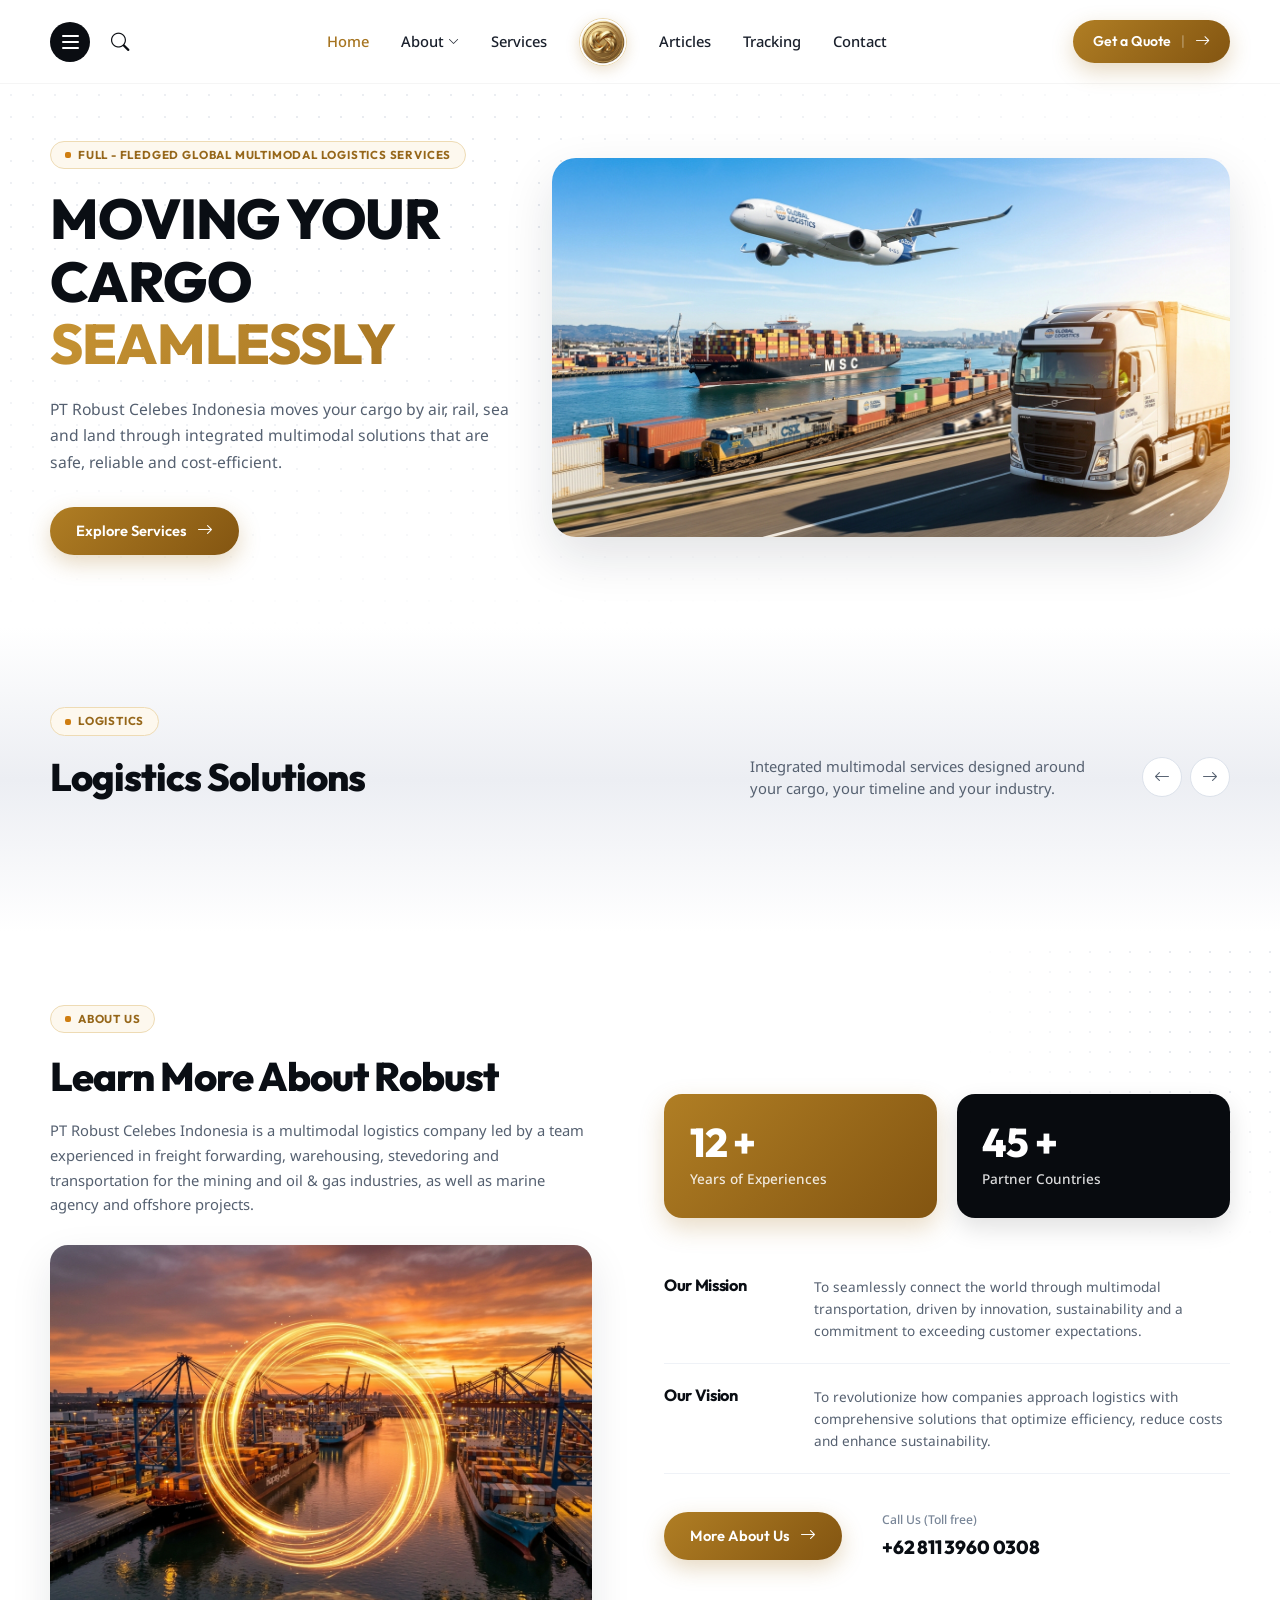
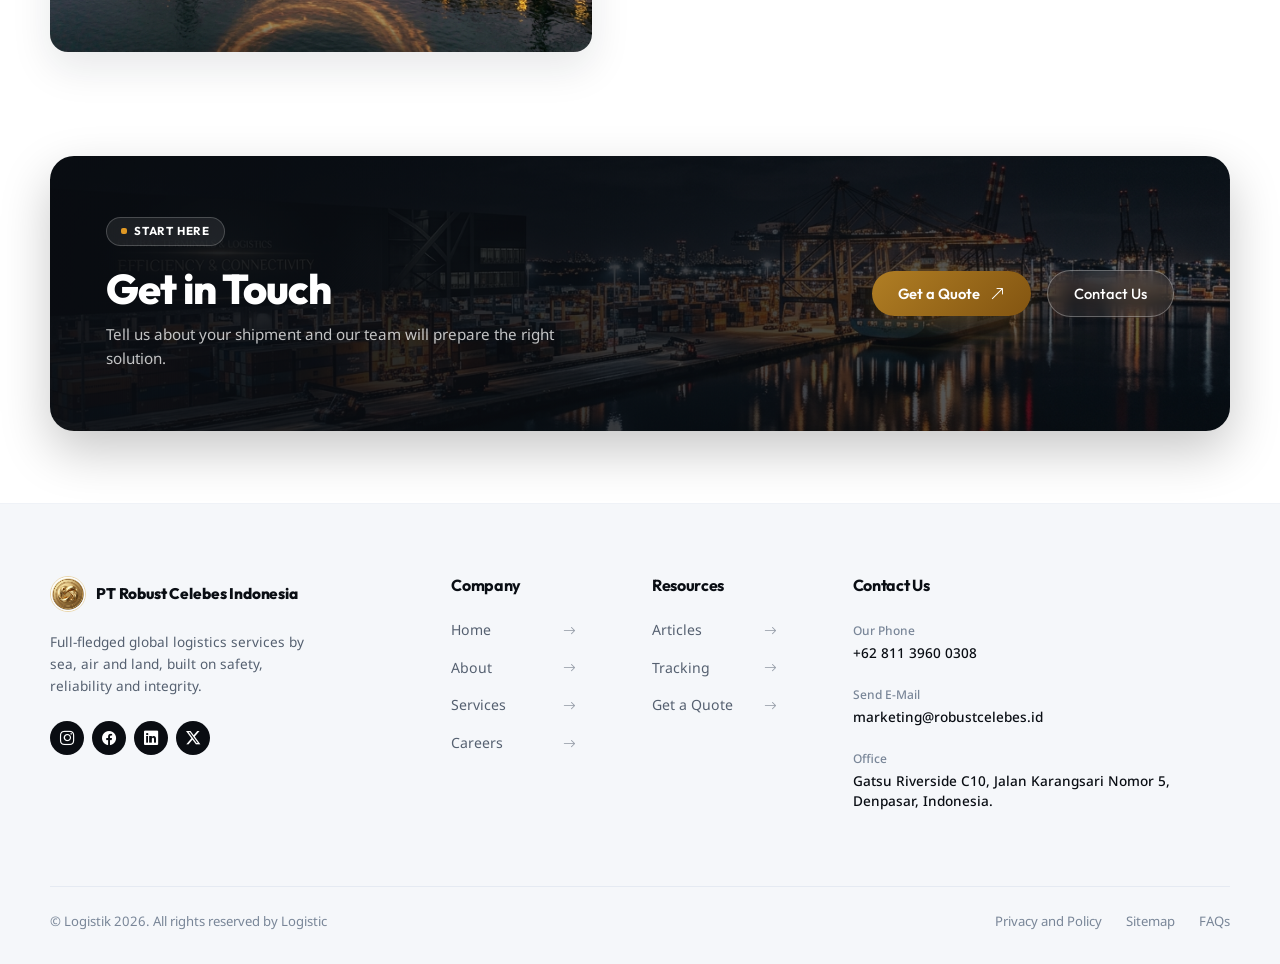
==== index.html @ 28aeb738 "Initial commit: Robust Celebes Indonesia logistics website" ====
<!DOCTYPE html>
<html lang="id">
<head>
  <meta charset="UTF-8">
  <meta name="viewport" content="width=device-width, initial-scale=1.0">
  <title>PT Robust Celebes Indonesia - Moving Your Cargo Seamlessly</title>
  <meta name="description" content="PT Robust Celebes Indonesia moves your cargo by air, rail, sea and land through integrated multimodal solutions that are safe, reliable and cost-efficient.">
  
  <!-- Favicon -->
  <link rel="icon" type="image/jpeg" href="assets/images/logo-emblem.jpg">

  <!-- Google Fonts: Outfit (Headings) & Noto Sans (Body/Other) -->
  <link rel="preconnect" href="https://fonts.googleapis.com">
  <link rel="preconnect" href="https://fonts.gstatic.com" crossorigin>
  <link href="https://fonts.googleapis.com/css2?family=Noto+Sans:ital,wght@0,300;0,400;0,500;0,600;0,700;1,400&family=Outfit:wght@400;500;600;700;800;900&display=swap" rel="stylesheet">

  <!-- Bootstrap 5 CSS -->
  <link rel="stylesheet" href="assets/css/bootstrap.min.css">
  <link rel="stylesheet" href="assets/css/bootstrap-icons.min.css">

  <!-- Owl Carousel 2 CSS -->
  <link rel="stylesheet" href="assets/css/owl.carousel.min.css">
  <link rel="stylesheet" href="assets/css/owl.theme.default.min.css">

  <!-- Custom Main CSS -->
  <link rel="stylesheet" href="assets/css/main.css">
</head>
<body>

  <!-- ======================================================================
       01. HEADER / NAVIGATION BAR
       ====================================================================== -->
  <header class="rb-header sticky-top">
    <div class="rb-container">
      <div class="rb-header-inner">
        
        <!-- Left Utility Controls: Hamburger & Search -->
        <div class="rb-nav-left-actions">
          <button class="rb-btn-menu-icon" type="button" data-bs-toggle="offcanvas" data-bs-target="#rbMobileMenu" aria-controls="rbMobileMenu" aria-label="Toggle navigation menu">
            <span></span>
            <span></span>
            <span></span>
          </button>
          <button class="rb-btn-search-icon" type="button" data-bs-toggle="modal" data-bs-target="#rbSearchModal" aria-label="Search">
            <i class="bi bi-search"></i>
          </button>
        </div>

        <!-- Center Centered Navigation with Center Logo Emblem -->
        <nav class="rb-nav-menu-wrapper d-none d-lg-flex" aria-label="Main Navigation">
          <!-- Left Links Group -->
          <ul class="rb-nav-links-group">
            <li><a href="#home" class="rb-nav-link active">Home</a></li>
            <li class="rb-nav-dropdown">
              <a href="about.html" class="rb-nav-link">
                About <i class="bi bi-chevron-down ms-1" style="font-size: 0.7rem;"></i>
              </a>
              <div class="rb-nav-dropdown-menu">
                <a href="about.html#company-profile" class="rb-dropdown-item">Company Profile</a>
                <a href="about.html#vision-mission" class="rb-dropdown-item">Vision &amp; Mission</a>
                <a href="about.html#core-values" class="rb-dropdown-item">Core Values</a>
                <a href="expertise.html" class="rb-dropdown-item">Our Expertise</a>
              </div>
            </li>
            <li><a href="our-services.html" class="rb-nav-link">Services</a></li>
          </ul>

          <!-- Center Emblem Logo -->
          <a href="#home" class="rb-brand-emblem-link" aria-label="PT Robust Celebes Indonesia">
            <img src="assets/images/logo-emblem.jpg" alt="Robust Logo Emblem" class="rb-brand-emblem">
          </a>

          <!-- Right Links Group -->
          <ul class="rb-nav-links-group">
            <li><a href="#articles" class="rb-nav-link">Articles</a></li>
            <li><a href="#tracking" class="rb-nav-link">Tracking</a></li>
            <li><a href="contact-us.html" class="rb-nav-link">Contact</a></li>
          </ul>
        </nav>

        <!-- Right Action Button: Get a Quote -->
        <div class="rb-nav-right-actions">
          <a href="#quote" class="rb-btn-quote" data-bs-toggle="modal" data-bs-target="#rbQuoteModal">
            <span>Get a Quote</span>
            <span class="rb-btn-sep">|</span>
            <i class="bi bi-arrow-right rb-btn-icon"></i>
          </a>
        </div>

      </div>
    </div>
  </header>

  <!-- ======================================================================
       02. HERO SECTION
       ====================================================================== -->
  <section class="rb-hero-section" id="home">
    <div class="rb-hero-pattern"></div>
    <div class="rb-container">
      <div class="row align-items-center g-4">
        
        <!-- Hero Text Content -->
        <div class="col-lg-5 col-12">
          <div class="rb-hero-content">
            
            <div class="rb-badge-tag">
              <span class="rb-badge-dot"></span>
              <span>Full - Fledged Global Multimodal Logistics Services</span>
            </div>

            <h1 class="rb-hero-title">
              MOVING YOUR CARGO
              <span class="rb-hero-title-gradient">SEAMLESSLY</span>
            </h1>

            <p class="rb-hero-desc">
              PT Robust Celebes Indonesia moves your cargo by air, rail, sea and land through integrated multimodal solutions that are safe, reliable and cost-efficient.
            </p>

            <a href="#services" class="rb-btn-primary">
              <span>Explore Services</span>
              <i class="bi bi-arrow-right rb-btn-arrow"></i>
            </a>

          </div>
        </div>

        <!-- Hero Graphic Composition -->
        <div class="col-lg-7 col-12">
          <div class="rb-hero-visual-wrapper">
            <div class="rb-hero-visual">
              <img src="assets/images/hero-multimodal.jpg" alt="Multimodal Logistics Transport - Airplane, Container Ship, Train, Truck" class="img-fluid">
            </div>
          </div>
        </div>

      </div>
    </div>
  </section>

  <!-- ======================================================================
       03. LOGISTICS SOLUTIONS SECTION
       ====================================================================== -->
  <section class="rb-services-section" id="services">
    <div class="rb-container">
      
      <!-- Section Header -->
      <div class="rb-services-header">
        <div>
          <div class="rb-badge-tag">
            <span class="rb-badge-dot"></span>
            <span>Logistics</span>
          </div>
          <h2 class="rb-section-title">Logistics Solutions</h2>
        </div>

        <div class="rb-services-meta">
          <p class="rb-services-desc">
            Integrated multimodal services designed around your cargo, your timeline and your industry.
          </p>
          <div class="rb-slider-nav">
            <button class="rb-slider-btn" id="rbSliderPrev" aria-label="Previous service">
              <i class="bi bi-arrow-left"></i>
            </button>
            <button class="rb-slider-btn" id="rbSliderNext" aria-label="Next service">
              <i class="bi bi-arrow-right"></i>
            </button>
          </div>
        </div>
      </div>

      <!-- Service Cards Owl Carousel -->
      <div class="owl-carousel owl-theme rb-services-carousel" id="rbServicesCarousel">
        
        <!-- Card 1: Sea Freight -->
        <div class="rb-service-carousel-slide">
          <div class="rb-service-card">
            <div class="rb-service-img-wrap">
              <img src="assets/images/service-sea.jpg" alt="Sea Freight Logistics Services">
              <div class="rb-service-icon-badge" aria-hidden="true">
                <!-- Cargo Ship Icon -->
                <svg viewBox="0 0 24 24">
                  <path d="M20 21c-1.39 0-2.78-.47-4-1.32-2.44 1.71-5.56 1.71-8 0C6.78 20.53 5.39 21 4 21H2v2h2c1.38 0 2.74-.35 4-.99 2.52 1.29 5.48 1.29 8 0 1.26.65 2.62.99 4 .99h2v-2h-2zM3.95 19H4c1.6 0 3.02-.88 4-2 .98 1.12 2.4 2 4 2s3.02-.88 4-2c.98 1.12 2.4 2 4 2h.05l1.89-6.68c.08-.26.06-.54-.06-.78s-.34-.4-.6-.45L20 13V6c0-1.1-.9-2-2-2h-3V1h-2v3h-2V1H9v3H6c-1.1 0-2 .9-2 2v7l-1.28.29c-.26.05-.48.21-.6.45s-.14.52-.06.78L3.95 19zM6 6h12v7l-6-1.5L6 13V6z"/>
                </svg>
              </div>
            </div>
            <div class="rb-service-body">
              <h3 class="rb-service-title">Sea Freight</h3>
              <p class="rb-service-text">
                FCL, LCL and heavy cargo shipping worldwide.
              </p>
              <div class="rb-service-footer">
                <a href="#quote" class="rb-card-link" data-bs-toggle="modal" data-bs-target="#rbQuoteModal">
                  <span>Explore More</span>
                  <i class="bi bi-arrow-right rb-card-link-arrow"></i>
                </a>
              </div>
            </div>
          </div>
        </div>

        <!-- Card 2: Air Freight -->
        <div class="rb-service-carousel-slide">
          <div class="rb-service-card">
            <div class="rb-service-img-wrap">
              <img src="assets/images/service-air.jpg" alt="Air Freight Logistics Services">
              <div class="rb-service-icon-badge" aria-hidden="true">
                <!-- Airplane Icon -->
                <svg viewBox="0 0 24 24">
                  <path d="M21 16v-2l-8-5V3.5c0-.83-.67-1.5-1.5-1.5S10 2.67 10 3.5V9l-8 5v2l8-2.5V19l-2 1.5V22l3.5-1 3.5 1v-1.5L13 19v-5.5l8 2.5z"/>
                </svg>
              </div>
            </div>
            <div class="rb-service-body">
              <h3 class="rb-service-title">Air Freight</h3>
              <p class="rb-service-text">
                Fast air transport, commercial flight, freight charter &amp; time-critical priority service.
              </p>
              <div class="rb-service-footer">
                <a href="#quote" class="rb-card-link" data-bs-toggle="modal" data-bs-target="#rbQuoteModal">
                  <span>Explore More</span>
                  <i class="bi bi-arrow-right rb-card-link-arrow"></i>
                </a>
              </div>
            </div>
          </div>
        </div>

        <!-- Card 3: Overland Transport -->
        <div class="rb-service-carousel-slide">
          <div class="rb-service-card">
            <div class="rb-service-img-wrap">
              <img src="assets/images/service-land.jpg" alt="Overland Transport Logistics Services">
              <div class="rb-service-icon-badge" aria-hidden="true">
                <!-- Cargo Truck Icon -->
                <svg viewBox="0 0 24 24">
                  <path d="M20 8h-3V4H3c-1.1 0-2 .9-2 2v11h2c0 1.66 1.34 3 3 3s3-1.34 3-3h6c0 1.66 1.34 3 3 3s3-1.34 3-3h2v-5l-3-4zM6 18.5c-.83 0-1.5-.67-1.5-1.5s.67-1.5 1.5-1.5 1.5.67 1.5 1.5-.67 1.5-1.5 1.5zm13.5-9l1.96 2.5H17V9.5h2.5zm-1.5 9c-.83 0-1.5-.67-1.5-1.5s.67-1.5 1.5-1.5 1.5.67 1.5 1.5-.67 1.5-1.5 1.5z"/>
                </svg>
              </div>
            </div>
            <div class="rb-service-body">
              <h3 class="rb-service-title">Overland Transport</h3>
              <p class="rb-service-text">
                Domestic, inter-province and door-to-door trucking.
              </p>
              <div class="rb-service-footer">
                <a href="#quote" class="rb-card-link" data-bs-toggle="modal" data-bs-target="#rbQuoteModal">
                  <span>Explore More</span>
                  <i class="bi bi-arrow-right rb-card-link-arrow"></i>
                </a>
              </div>
            </div>
          </div>
        </div>

        <!-- Card 4: Warehousing & Distribution -->
        <div class="rb-service-carousel-slide">
          <div class="rb-service-card">
            <div class="rb-service-img-wrap">
              <img src="assets/images/service-warehouse.jpg" alt="Warehousing and Distribution Logistics Services">
              <div class="rb-service-icon-badge" aria-hidden="true">
                <!-- Warehouse / Pallets Icon -->
                <svg viewBox="0 0 24 24">
                  <path d="M22 21H2v-2h20v2zM20 8H4V6h16v2zm-2 5H6v-2h12v2zm2 5H4v-2h16v2zM12 2l10 4H2l10-4z"/>
                </svg>
              </div>
            </div>
            <div class="rb-service-body">
              <h3 class="rb-service-title">Warehousing &amp; Distribution</h3>
              <p class="rb-service-text">
                Warehouse Management System and distribution solutions.
              </p>
              <div class="rb-service-footer">
                <a href="#quote" class="rb-card-link" data-bs-toggle="modal" data-bs-target="#rbQuoteModal">
                  <span>Explore More</span>
                  <i class="bi bi-arrow-right rb-card-link-arrow"></i>
                </a>
              </div>
            </div>
          </div>
        </div>

        <!-- Card 5: Project Cargo & Heavy Lift -->
        <div class="rb-service-carousel-slide">
          <div class="rb-service-card">
            <div class="rb-service-img-wrap">
              <img src="assets/images/about-port.jpg" alt="Project Cargo and Heavy Lift Services">
              <div class="rb-service-icon-badge" aria-hidden="true">
                <!-- Heavy Cargo Crane Icon -->
                <svg viewBox="0 0 24 24">
                  <path d="M19 13h-2V9h-2V5h-2V2H7v3H5v4H3v4H1v8h22v-8h-2v0zm-14 6H3v-4h2v4zm4 0H7v-8h2v8zm4 0h-2V6h2v13zm4 0h-2v-8h2v8zm4 0h-2v-4h2v4z"/>
                </svg>
              </div>
            </div>
            <div class="rb-service-body">
              <h3 class="rb-service-title">Project Cargo</h3>
              <p class="rb-service-text">
                Heavy lift &amp; oversized industrial project logistics.
              </p>
              <div class="rb-service-footer">
                <a href="#quote" class="rb-card-link" data-bs-toggle="modal" data-bs-target="#rbQuoteModal">
                  <span>Explore More</span>
                  <i class="bi bi-arrow-right rb-card-link-arrow"></i>
                </a>
              </div>
            </div>
          </div>
        </div>

        <!-- Card 6: Customs Clearance -->
        <div class="rb-service-carousel-slide">
          <div class="rb-service-card">
            <div class="rb-service-img-wrap">
              <img src="assets/images/hero-multimodal.jpg" alt="Customs Clearance Logistics Services">
              <div class="rb-service-icon-badge" aria-hidden="true">
                <!-- Customs Clearance Shield Icon -->
                <svg viewBox="0 0 24 24">
                  <path d="M12 1L3 5v6c0 5.55 3.84 10.74 9 12 5.16-1.26 9-6.45 9-12V5l-9-4zm-2 16l-4-4 1.41-1.41L10 14.17l6.59-6.59L18 9l-8 8z"/>
                </svg>
              </div>
            </div>
            <div class="rb-service-body">
              <h3 class="rb-service-title">Customs Clearance</h3>
              <p class="rb-service-text">
                Fast import/export documentation and regulatory compliance.
              </p>
              <div class="rb-service-footer">
                <a href="#quote" class="rb-card-link" data-bs-toggle="modal" data-bs-target="#rbQuoteModal">
                  <span>Explore More</span>
                  <i class="bi bi-arrow-right rb-card-link-arrow"></i>
                </a>
              </div>
            </div>
          </div>
        </div>

      </div>
    </div>
  </section>

  <!-- ======================================================================
       04. LEARN MORE ABOUT ROBUST SECTION
       ====================================================================== -->
  <section class="rb-about-section" id="about">
    <div class="rb-about-dots-pattern"></div>
    <div class="rb-container">
      <div class="row align-items-center g-5">
        
        <!-- Left Column: Story & Port Harbor Visual -->
        <div class="col-lg-6 col-12">
          <div class="rb-about-left">
            <div class="rb-badge-tag">
              <span class="rb-badge-dot"></span>
              <span>About Us</span>
            </div>

            <h2 class="rb-about-title">Learn More About Robust</h2>

            <p class="rb-about-desc">
              PT Robust Celebes Indonesia is a multimodal logistics company led by a team experienced in freight forwarding, warehousing, stevedoring and transportation for the mining and oil &amp; gas industries, as well as marine agency and offshore projects.
            </p>

            <div class="rb-about-img-box">
              <img src="assets/images/about-port.jpg" alt="Robust Celebes Indonesia Port Terminal &amp; Glowing Golden Spiral" class="img-fluid">
            </div>
          </div>
        </div>

        <!-- Right Column: Stats, Mission, Vision, and Action -->
        <div class="col-lg-6 col-12">
          <div class="rb-about-right">
            
            <!-- Stats Boxes -->
            <div class="rb-stats-row">
              <div class="rb-stat-box rb-stat-gold">
                <div class="rb-stat-number">12 +</div>
                <div class="rb-stat-label">Years of Experiences</div>
              </div>
              <div class="rb-stat-box rb-stat-black">
                <div class="rb-stat-number">45 +</div>
                <div class="rb-stat-label">Partner Countries</div>
              </div>
            </div>

            <!-- Mission & Vision Rows (Dividers matching design) -->
            <div class="rb-values-list">
              <!-- Mission -->
              <div class="rb-value-item">
                <h3 class="rb-value-name">Our Mission</h3>
                <p class="rb-value-text">
                  To seamlessly connect the world through multimodal transportation, driven by innovation, sustainability and a commitment to exceeding customer expectations.
                </p>
              </div>

              <!-- Vision -->
              <div class="rb-value-item">
                <h3 class="rb-value-name">Our Vision</h3>
                <p class="rb-value-text">
                  To revolutionize how companies approach logistics with comprehensive solutions that optimize efficiency, reduce costs and enhance sustainability.
                </p>
              </div>
            </div>

            <!-- Actions Row: Button & Call Us -->
            <div class="rb-about-action-row">
              <a href="#about" class="rb-btn-primary">
                <span>More About Us</span>
                <i class="bi bi-arrow-right rb-btn-arrow"></i>
              </a>

              <div class="rb-about-phone-box">
                <span class="rb-about-phone-label">Call Us (Toll free)</span>
                <a href="tel:+6281139600308" class="rb-about-phone-number">+62 811 3960 0308</a>
              </div>
            </div>

          </div>
        </div>

      </div>
    </div>
  </section>

  <!-- ======================================================================
       05. GET IN TOUCH CTA BANNER
       ====================================================================== -->
  <section class="rb-cta-section" id="contact">
    <div class="rb-container">
      <div class="rb-cta-card">
        <div class="rb-cta-row">
          
          <div class="rb-cta-content">
            <div class="rb-badge-tag rb-badge-dark">
              <span class="rb-badge-dot"></span>
              <span>Start Here</span>
            </div>
            <h2 class="rb-cta-title">Get in Touch</h2>
            <p class="rb-cta-subtext">
              Tell us about your shipment and our team will prepare the right solution.
            </p>
          </div>

          <div class="rb-cta-actions">
            <a href="#quote" class="rb-btn-primary" data-bs-toggle="modal" data-bs-target="#rbQuoteModal">
              <span>Get a Quote</span>
              <i class="bi bi-arrow-up-right"></i>
            </a>
            <a href="mailto:marketing@robustcelebes.id" class="rb-btn-outline-dark">
              <span>Contact Us</span>
            </a>
          </div>

        </div>
      </div>
    </div>
  </section>

  <!-- ======================================================================
       06. FOOTER SECTION
       ====================================================================== -->
  <footer class="rb-footer">
    <div class="rb-container">
      <div class="row g-4">
        
        <!-- Col 1: Brand Info -->
        <div class="col-lg-4 col-md-6 col-12">
          <div class="rb-footer-brand-header">
            <img src="assets/images/logo-emblem.jpg" alt="Robust Logo Emblem" class="rb-footer-emblem">
            <h4 class="rb-footer-brand-name">PT Robust Celebes Indonesia</h4>
          </div>
          <p class="rb-footer-desc">
            Full-fledged global logistics services by sea, air and land, built on safety, reliability and integrity.
          </p>
          <div class="rb-footer-socials">
            <a href="https://instagram.com" class="rb-social-btn" aria-label="Instagram" target="_blank" rel="noopener">
              <i class="bi bi-instagram"></i>
            </a>
            <a href="https://facebook.com" class="rb-social-btn" aria-label="Facebook" target="_blank" rel="noopener">
              <i class="bi bi-facebook"></i>
            </a>
            <a href="https://linkedin.com" class="rb-social-btn" aria-label="LinkedIn" target="_blank" rel="noopener">
              <i class="bi bi-linkedin"></i>
            </a>
            <a href="https://twitter.com" class="rb-social-btn" aria-label="Twitter / X" target="_blank" rel="noopener">
              <i class="bi bi-twitter-x"></i>
            </a>
          </div>
        </div>

        <!-- Col 2: Company Links -->
        <div class="col-lg-2 col-md-6 col-6">
          <h4 class="rb-footer-col-title">Company</h4>
          <ul class="rb-footer-links-list">
            <li>
              <a href="#home" class="rb-footer-link">
                <span>Home</span>
                <i class="bi bi-arrow-right rb-footer-link-arrow"></i>
              </a>
            </li>
            <li>
              <a href="about.html" class="rb-footer-link">
                <span>About</span>
                <i class="bi bi-arrow-right rb-footer-link-arrow"></i>
              </a>
            </li>
            <li>
              <a href="our-services.html" class="rb-footer-link">
                <span>Services</span>
                <i class="bi bi-arrow-right rb-footer-link-arrow"></i>
              </a>
            </li>
            <li>
              <a href="#careers" class="rb-footer-link">
                <span>Careers</span>
                <i class="bi bi-arrow-right rb-footer-link-arrow"></i>
              </a>
            </li>
          </ul>
        </div>

        <!-- Col 3: Resources Links -->
        <div class="col-lg-2 col-md-6 col-6">
          <h4 class="rb-footer-col-title">Resources</h4>
          <ul class="rb-footer-links-list">
            <li>
              <a href="#articles" class="rb-footer-link">
                <span>Articles</span>
                <i class="bi bi-arrow-right rb-footer-link-arrow"></i>
              </a>
            </li>
            <li>
              <a href="#tracking" class="rb-footer-link">
                <span>Tracking</span>
                <i class="bi bi-arrow-right rb-footer-link-arrow"></i>
              </a>
            </li>
            <li>
              <a href="#quote" class="rb-footer-link" data-bs-toggle="modal" data-bs-target="#rbQuoteModal">
                <span>Get a Quote</span>
                <i class="bi bi-arrow-right rb-footer-link-arrow"></i>
              </a>
            </li>
          </ul>
        </div>

        <!-- Col 4: Contact Us -->
        <div class="col-lg-4 col-md-6 col-12" id="contactInfo">
          <h4 class="rb-footer-col-title">Contact Us</h4>
          
          <div class="rb-footer-contact-item">
            <span class="rb-footer-contact-label">Our Phone</span>
            <a href="tel:+6281139600308" class="rb-footer-contact-val">+62 811 3960 0308</a>
          </div>

          <div class="rb-footer-contact-item">
            <span class="rb-footer-contact-label">Send E-Mail</span>
            <a href="mailto:marketing@robustcelebes.id" class="rb-footer-contact-val">marketing@robustcelebes.id</a>
          </div>

          <div class="rb-footer-contact-item">
            <span class="rb-footer-contact-label">Office</span>
            <span class="rb-footer-contact-val">
              Gatsu Riverside C10, Jalan Karangsari Nomor 5, Denpasar, Indonesia.
            </span>
          </div>
        </div>

      </div>

      <!-- Footer Bottom Copyright & Legal Links -->
      <div class="rb-footer-bottom">
        <p class="rb-copyright-text">
          &copy; Logistik 2026. All rights reserved by Logistic
        </p>
        <div class="rb-footer-legal-links">
          <a href="#" class="rb-legal-link">Privacy and Policy</a>
          <a href="#" class="rb-legal-link">Sitemap</a>
          <a href="#" class="rb-legal-link">FAQs</a>
        </div>
      </div>

    </div>
  </footer>

  <!-- ======================================================================
       07. MODAL: GET A QUOTE
       ====================================================================== -->
  <div class="modal fade" id="rbQuoteModal" tabindex="-1" aria-labelledby="rbQuoteModalLabel" aria-hidden="true">
    <div class="modal-dialog modal-dialog-centered">
      <div class="modal-content rb-modal-box">
        <div class="modal-header rb-modal-header">
          <h5 class="modal-title rb-modal-title" id="rbQuoteModalLabel">Request Freight Quote</h5>
          <button type="button" class="btn-close" data-bs-dismiss="modal" aria-label="Close"></button>
        </div>
        <div class="modal-body p-4">
          <form id="rbQuoteForm">
            <div class="mb-3">
              <label for="quoteName" class="form-label rb-form-label">Full Name</label>
              <input type="text" class="form-control rb-form-control" id="quoteName" placeholder="Enter your full name" required>
            </div>
            <div class="mb-3">
              <label for="quoteEmail" class="form-label rb-form-label">Email Address</label>
              <input type="email" class="form-control rb-form-control" id="quoteEmail" placeholder="name@company.com" required>
            </div>
            <div class="row g-2 mb-3">
              <div class="col-6">
                <label for="quoteService" class="form-label rb-form-label">Service Type</label>
                <select class="form-select rb-form-control" id="quoteService">
                  <option value="sea">Sea Freight</option>
                  <option value="air">Air Freight</option>
                  <option value="land">Overland Transport</option>
                  <option value="warehouse">Warehousing</option>
                </select>
              </div>
              <div class="col-6">
                <label for="quoteWeight" class="form-label rb-form-label">Est. Weight / Vol</label>
                <input type="text" class="form-control rb-form-control" id="quoteWeight" placeholder="e.g. 5 Tons / 20 CBM">
              </div>
            </div>
            <div class="row g-2 mb-3">
              <div class="col-6">
                <label for="quoteOrigin" class="form-label rb-form-label">Origin</label>
                <input type="text" class="form-control rb-form-control" id="quoteOrigin" placeholder="City / Port">
              </div>
              <div class="col-6">
                <label for="quoteDest" class="form-label rb-form-label">Destination</label>
                <input type="text" class="form-control rb-form-control" id="quoteDest" placeholder="City / Port">
              </div>
            </div>
            <div class="mb-4">
              <label for="quoteNotes" class="form-label rb-form-label">Shipment Details</label>
              <textarea class="form-control rb-form-control" id="quoteNotes" rows="3" placeholder="Commodity type, timeline, special requirements..."></textarea>
            </div>
            <button type="submit" class="rb-btn-primary w-100">
              <span>Submit Request</span>
              <i class="bi bi-arrow-right"></i>
            </button>
          </form>
        </div>
      </div>
    </div>
  </div>

  <!-- ======================================================================
       08. MODAL: SEARCH
       ====================================================================== -->
  <div class="modal fade" id="rbSearchModal" tabindex="-1" aria-labelledby="rbSearchModalLabel" aria-hidden="true">
    <div class="modal-dialog modal-dialog-centered">
      <div class="modal-content rb-modal-box">
        <div class="modal-body p-4">
          <div class="d-flex justify-content-between align-items-center mb-3">
            <h5 class="modal-title rb-modal-title" id="rbSearchModalLabel">Search Cargo &amp; Tracking</h5>
            <button type="button" class="btn-close" data-bs-dismiss="modal" aria-label="Close"></button>
          </div>
          <div class="input-group">
            <input type="text" class="form-control rb-form-control" placeholder="Enter B/L number, container ID or keyword...">
            <button class="rb-btn-primary" type="button">
              <i class="bi bi-search"></i>
            </button>
          </div>
        </div>
      </div>
    </div>
  </div>

  <!-- ======================================================================
       09. OFFCANVAS MOBILE NAVIGATION MENU
       ====================================================================== -->
  <div class="offcanvas offcanvas-start rb-offcanvas" tabindex="-1" id="rbMobileMenu" aria-labelledby="rbMobileMenuLabel">
    <div class="rb-offcanvas-header">
      <div class="d-flex align-items-center gap-2">
        <img src="assets/images/logo-emblem.jpg" alt="Robust Logo" style="width: 32px; height: 32px; border-radius: 50%;">
        <span class="fw-bold fs-6 text-dark" id="rbMobileMenuLabel">PT Robust Celebes</span>
      </div>
      <button type="button" class="btn-close" data-bs-dismiss="offcanvas" aria-label="Close"></button>
    </div>
    <div class="rb-offcanvas-menu">
      <a href="#home" class="rb-offcanvas-link">Home</a>
      <a href="about.html" class="rb-offcanvas-link">About Us</a>
      <a href="our-services.html" class="rb-offcanvas-link">Logistics Solutions</a>
      <a href="#articles" class="rb-offcanvas-link">Articles</a>
      <a href="#tracking" class="rb-offcanvas-link">Tracking</a>
      <a href="contact-us.html" class="rb-offcanvas-link">Contact Us</a>

      <div class="mt-4 pt-3">
        <a href="#quote" class="rb-btn-primary w-100 text-center" data-bs-toggle="modal" data-bs-target="#rbQuoteModal">
          <span>Get a Quote</span>
          <i class="bi bi-arrow-right"></i>
        </a>
      </div>

      <div class="mt-4 pt-2">
        <span class="d-block text-muted small mb-1">Call Us (Toll free)</span>
        <a href="tel:+6281139600308" class="fw-bold text-dark fs-6">+62 811 3960 0308</a>
      </div>
    </div>
  </div>

  <!-- jQuery (Required for Owl Carousel) -->
  <script src="assets/js/jquery.min.js"></script>

  <!-- Owl Carousel 2 JS -->
  <script src="assets/js/owl.carousel.min.js"></script>

  <!-- Bootstrap 5 Bundle JS -->
  <script src="assets/js/bootstrap.bundle.min.js"></script>

  <!-- Custom Main JS -->
  <script src="assets/js/main.js"></script>
</body>
</html>
---- assets/css/main.css ----
/* ==========================================================================
   ROBUST LOGISTICS - MAIN STYLESHEET
   Brand: PT Robust Celebes Indonesia
   Typography: Outfit (Headings) & Noto Sans (Body/Other)
   ========================================================================== */

/* --------------------------------------------------------------------------
   01. Google Fonts Import
   -------------------------------------------------------------------------- */
@import url('https://fonts.googleapis.com/css2?family=Noto+Sans:ital,wght@0,300;0,400;0,500;0,600;0,700;1,400&family=Outfit:wght@400;500;600;700;800;900&display=swap');

/* --------------------------------------------------------------------------
   02. CSS Variables & Design Tokens
   -------------------------------------------------------------------------- */
:root {
  /* Typography */
  --rb-font-heading: 'Outfit', -apple-system, BlinkMacSystemFont, 'Segoe UI', Roboto, sans-serif;
  --rb-font-body: 'Noto Sans', -apple-system, BlinkMacSystemFont, 'Segoe UI', Roboto, sans-serif;

  /* Brand Primary Colors (Rich Amber Gold / Bronze) */
  --rb-color-gold-light: #cfa03c;
  --rb-color-gold: #a67420;
  --rb-color-gold-dark: #7a4f0c;
  --rb-color-gold-gradient: linear-gradient(135deg, #b07e24 0%, #835511 100%);
  --rb-color-gold-gradient-hover: linear-gradient(135deg, #c28d2d 0%, #966316 100%);
  --rb-color-badge-bg: #fdf8ee;
  --rb-color-badge-border: #eedbb4;
  --rb-color-badge-text: #96671a;
  --rb-color-badge-dot: #cf7e11;

  /* Neutral & Dark Accents */
  --rb-color-dark: #0a0d12;
  --rb-color-dark-alt: #12161f;
  --rb-color-dark-card: #080b0f;
  --rb-color-heading: #0a0e14;
  --rb-color-body: #556070;
  --rb-color-muted: #798698;
  --rb-color-border: #e9edf3;
  --rb-color-border-light: #eff2f7;
  --rb-color-bg-page: #ffffff;
  --rb-color-bg-light: #f5f7fa;

  /* Shadows */
  --rb-shadow-sm: 0 4px 12px rgba(10, 14, 20, 0.04);
  --rb-shadow-md: 0 10px 28px rgba(10, 14, 20, 0.06);
  --rb-shadow-lg: 0 20px 48px rgba(10, 14, 20, 0.1);
  --rb-shadow-gold: 0 8px 22px rgba(166, 116, 32, 0.28);

  /* Radius */
  --rb-radius-sm: 8px;
  --rb-radius-md: 14px;
  --rb-radius-lg: 18px;
  --rb-radius-xl: 24px;
  --rb-radius-pill: 50px;

  /* Transitions */
  --rb-transition-fast: 0.2s cubic-bezier(0.16, 1, 0.3, 1);
  --rb-transition-base: 0.3s cubic-bezier(0.16, 1, 0.3, 1);
}

/* --------------------------------------------------------------------------
   03. Base & Reset
   -------------------------------------------------------------------------- */
*,
*::before,
*::after {
  box-sizing: border-box;
}

html {
  scroll-behavior: smooth;
  font-size: 16px;
}

body {
  margin: 0;
  padding: 0;
  font-family: var(--rb-font-body);
  color: var(--rb-color-body);
  background-color: var(--rb-color-bg-page);
  line-height: 1.6;
  -webkit-font-smoothing: antialiased;
  -moz-osx-font-smoothing: grayscale;
  overflow-x: clip;
}

h1, h2, h3, h4, h5, h6 {
  font-family: var(--rb-font-heading);
  color: var(--rb-color-heading);
  font-weight: 700;
  letter-spacing: -0.02em;
  margin-bottom: 0.6rem;
}

p {
  margin-bottom: 1rem;
}

a {
  color: inherit;
  text-decoration: none;
  transition: all var(--rb-transition-fast);
}

a:hover {
  color: var(--rb-color-gold);
}

img {
  max-width: 100%;
  height: auto;
  display: block;
}

ul {
  list-style: none;
  padding: 0;
  margin: 0;
}

button {
  font-family: inherit;
  cursor: pointer;
}

::selection {
  background-color: #f1dfbb;
  color: #7a4f0c;
}

/* --------------------------------------------------------------------------
   04. Shared Layout Container
   -------------------------------------------------------------------------- */
.rb-container {
  width: 100%;
  max-width: 1220px;
  margin-left: auto;
  margin-right: auto;
  padding-left: 20px;
  padding-right: 20px;
}

/* --------------------------------------------------------------------------
   05. Reusable Components & Badges
   -------------------------------------------------------------------------- */
.rb-badge-tag {
  display: inline-flex;
  align-items: center;
  gap: 7px;
  padding: 4px 14px;
  background-color: var(--rb-color-badge-bg);
  border: 1px solid var(--rb-color-badge-border);
  border-radius: var(--rb-radius-pill);
  font-family: var(--rb-font-heading);
  font-size: 0.72rem;
  font-weight: 700;
  letter-spacing: 0.07em;
  text-transform: uppercase;
  color: var(--rb-color-badge-text);
  margin-bottom: 1.15rem;
}

.rb-badge-tag .rb-badge-dot {
  width: 6px;
  height: 6px;
  border-radius: 2px;
  background-color: var(--rb-color-badge-dot);
  display: inline-block;
}

.rb-badge-tag.rb-badge-dark {
  background-color: rgba(255, 255, 255, 0.08);
  border-color: rgba(255, 255, 255, 0.2);
  color: #ffffff;
  backdrop-filter: blur(8px);
}

.rb-badge-tag.rb-badge-dark .rb-badge-dot {
  background-color: #df9824;
}

.rb-btn-primary {
  display: inline-flex;
  align-items: center;
  justify-content: center;
  gap: 10px;
  background: var(--rb-color-gold-gradient);
  color: #ffffff !important;
  font-family: var(--rb-font-heading);
  font-weight: 600;
  font-size: 0.92rem;
  padding: 11px 26px;
  border-radius: var(--rb-radius-pill);
  border: none;
  box-shadow: var(--rb-shadow-gold);
  transition: all var(--rb-transition-base);
  text-decoration: none;
}

.rb-btn-primary:hover {
  background: var(--rb-color-gold-gradient-hover);
  transform: translateY(-2px);
  box-shadow: 0 10px 24px rgba(166, 116, 32, 0.38);
  color: #ffffff !important;
}

.rb-btn-primary:active {
  transform: translateY(0);
}

.rb-btn-primary .rb-btn-arrow {
  transition: transform var(--rb-transition-fast);
  font-size: 1rem;
}

.rb-btn-primary:hover .rb-btn-arrow {
  transform: translateX(4px);
}

.rb-btn-outline-dark {
  display: inline-flex;
  align-items: center;
  justify-content: center;
  gap: 8px;
  background-color: rgba(255, 255, 255, 0.05);
  color: #ffffff !important;
  font-family: var(--rb-font-heading);
  font-weight: 500;
  font-size: 0.92rem;
  padding: 11px 26px;
  border-radius: var(--rb-radius-pill);
  border: 1px solid rgba(255, 255, 255, 0.3);
  backdrop-filter: blur(8px);
  transition: all var(--rb-transition-base);
  text-decoration: none;
}

.rb-btn-outline-dark:hover {
  background-color: #ffffff;
  color: var(--rb-color-dark) !important;
  border-color: #ffffff;
  transform: translateY(-2px);
}

/* --------------------------------------------------------------------------
   06. Header & Navigation Bar
   -------------------------------------------------------------------------- */
.rb-header {
  position: sticky;
  top: 0;
  left: 0;
  width: 100%;
  z-index: 1040;
  padding: 1.1rem 0;
  background-color: #ffffff;
  border-bottom: 1px solid rgba(0, 0, 0, 0.04);
  transition: padding var(--rb-transition-base), background-color var(--rb-transition-base), box-shadow var(--rb-transition-base), border-color var(--rb-transition-base);
}

.rb-header.rb-header-scrolled {
  padding: 0.75rem 0;
  background-color: rgba(255, 255, 255, 0.96);
  backdrop-filter: blur(12px);
  -webkit-backdrop-filter: blur(12px);
  box-shadow: 0 4px 24px rgba(10, 14, 20, 0.08);
  border-bottom-color: rgba(0, 0, 0, 0.06);
}

.rb-header-inner {
  display: flex;
  align-items: center;
  justify-content: space-between;
}

/* Left Controls: Hamburger + Search */
.rb-nav-left-actions {
  display: flex;
  align-items: center;
  gap: 10px;
}

.rb-btn-menu-icon {
  width: 40px;
  height: 40px;
  border-radius: 50%;
  background-color: var(--rb-color-dark);
  color: #ffffff;
  border: none;
  display: flex;
  flex-direction: column;
  align-items: center;
  justify-content: center;
  gap: 4px;
  padding: 0;
  transition: all var(--rb-transition-fast);
}

.rb-btn-menu-icon span {
  width: 17px;
  height: 2px;
  background-color: #ffffff;
  border-radius: 2px;
  transition: all var(--rb-transition-fast);
}

.rb-btn-menu-icon:hover {
  background-color: var(--rb-color-gold);
  transform: scale(1.05);
}

.rb-btn-search-icon {
  width: 40px;
  height: 40px;
  border-radius: 50%;
  background-color: transparent;
  color: var(--rb-color-dark);
  border: none;
  display: flex;
  align-items: center;
  justify-content: center;
  font-size: 1.15rem;
  transition: all var(--rb-transition-fast);
}

.rb-btn-search-icon:hover {
  color: var(--rb-color-gold);
  background-color: var(--rb-color-bg-light);
}

/* Centered Navigation Menu */
.rb-nav-menu-wrapper {
  display: flex;
  align-items: center;
  gap: 2rem;
}

.rb-nav-links-group {
  display: flex;
  align-items: center;
  gap: 2rem;
}

.rb-nav-link {
  font-family: var(--rb-font-body);
  font-size: 0.92rem;
  font-weight: 500;
  color: #1a202c;
  display: inline-flex;
  align-items: center;
  padding: 4px 0;
}

.rb-nav-link:hover,
.rb-nav-link.active {
  color: var(--rb-color-gold);
}

.rb-nav-dropdown {
  position: relative;
}

.rb-nav-dropdown-menu {
  position: absolute;
  top: 100%;
  left: 0;
  min-width: 190px;
  background: #ffffff;
  border: 1px solid var(--rb-color-border);
  border-radius: var(--rb-radius-md);
  padding: 0.5rem 0;
  box-shadow: var(--rb-shadow-lg);
  opacity: 0;
  visibility: hidden;
  transform: translateY(10px);
  transition: all var(--rb-transition-fast);
  z-index: 1010;
}

.rb-nav-dropdown:hover .rb-nav-dropdown-menu {
  opacity: 1;
  visibility: visible;
  transform: translateY(0);
}

.rb-dropdown-item {
  display: block;
  padding: 8px 18px;
  font-size: 0.88rem;
  color: var(--rb-color-body);
  transition: all var(--rb-transition-fast);
}

.rb-dropdown-item:hover {
  background-color: var(--rb-color-bg-light);
  color: var(--rb-color-gold);
  padding-left: 22px;
}

/* Center Emblem */
.rb-brand-emblem-link {
  display: flex;
  align-items: center;
  justify-content: center;
}

.rb-brand-emblem {
  width: 48px;
  height: 48px;
  border-radius: 50%;
  object-fit: cover;
  box-shadow: 0 4px 14px rgba(166, 116, 32, 0.22);
  border: 1.5px solid #ebd8ae;
  transition: transform var(--rb-transition-base), box-shadow var(--rb-transition-base);
}

.rb-brand-emblem-link:hover .rb-brand-emblem {
  transform: scale(1.08) rotate(4deg);
  box-shadow: 0 6px 18px rgba(166, 116, 32, 0.35);
}

/* Right Quote Action */
.rb-nav-right-actions {
  display: flex;
  align-items: center;
}

.rb-btn-quote {
  display: inline-flex;
  align-items: center;
  gap: 10px;
  background: var(--rb-color-gold-gradient);
  color: #ffffff !important;
  font-family: var(--rb-font-heading);
  font-weight: 600;
  font-size: 0.88rem;
  padding: 9px 20px;
  border-radius: var(--rb-radius-pill);
  box-shadow: var(--rb-shadow-gold);
  transition: all var(--rb-transition-base);
  text-decoration: none;
  white-space: nowrap;
}

.rb-btn-quote:hover {
  background: var(--rb-color-gold-gradient-hover);
  transform: translateY(-2px);
  box-shadow: 0 8px 20px rgba(166, 116, 32, 0.36);
  color: #ffffff !important;
}

.rb-btn-quote .rb-btn-sep {
  opacity: 0.5;
  font-weight: 300;
}

.rb-btn-quote .rb-btn-icon {
  font-size: 0.95rem;
  transition: transform var(--rb-transition-fast);
}

.rb-btn-quote:hover .rb-btn-icon {
  transform: translateX(3px);
}

/* --------------------------------------------------------------------------
   07. Hero Section
   -------------------------------------------------------------------------- */
.rb-hero-section {
  position: relative;
  padding: 3.5rem 0 4.5rem 0;
  background-color: #ffffff;
  overflow: hidden;
}

.rb-hero-pattern {
  position: absolute;
  top: 0;
  left: 0;
  width: 100%;
  height: 100%;
  background-image: radial-gradient(rgba(175, 185, 202, 0.36) 1.25px, transparent 1.25px);
  background-size: 22px 22px;
  pointer-events: none;
  mask-image: radial-gradient(ellipse at 30% 25%, rgba(0, 0, 0, 1) 0%, rgba(0, 0, 0, 0) 75%);
  -webkit-mask-image: radial-gradient(ellipse at 30% 25%, rgba(0, 0, 0, 1) 0%, rgba(0, 0, 0, 0) 75%);
  z-index: 1;
}

.rb-hero-content {
  position: relative;
  z-index: 2;
  padding-right: 1rem;
}

.rb-hero-title {
  font-size: 3.5rem;
  font-weight: 800;
  line-height: 1.12;
  color: var(--rb-color-heading);
  text-transform: uppercase;
  margin-bottom: 1.25rem;
}

.rb-hero-title-gradient {
  background: linear-gradient(135deg, #c79434 0%, #9e6d1e 100%);
  -webkit-background-clip: text;
  -webkit-text-fill-color: transparent;
  display: block;
}

.rb-hero-desc {
  font-size: 0.98rem;
  color: var(--rb-color-body);
  max-width: 460px;
  line-height: 1.68;
  margin-bottom: 2rem;
}

.rb-hero-visual-wrapper {
  position: relative;
  z-index: 2;
}

.rb-hero-visual {
  position: relative;
  border-radius: 24px 24px 75px 24px;
  overflow: hidden;
  box-shadow: 0 20px 50px rgba(15, 25, 40, 0.12);
}

.rb-hero-visual img {
  width: 100%;
  height: auto;
  object-fit: cover;
  transition: transform 0.6s cubic-bezier(0.16, 1, 0.3, 1);
}

.rb-hero-visual:hover img {
  transform: scale(1.02);
}

/* --------------------------------------------------------------------------
   08. Logistics Solutions (Services) Section
   -------------------------------------------------------------------------- */
.rb-services-section {
  position: relative;
  padding: 5rem 0 5.5rem 0;
  background: linear-gradient(180deg, #ffffff 0%, #eceef3 50%, #ffffff 100%);
}

.rb-services-header {
  display: flex;
  align-items: flex-end;
  justify-content: space-between;
  margin-bottom: 2.75rem;
  gap: 2rem;
  flex-wrap: wrap;
}

.rb-section-title {
  font-size: 2.4rem;
  font-weight: 800;
  color: var(--rb-color-heading);
  margin-bottom: 0;
  letter-spacing: -0.025em;
}

.rb-services-meta {
  display: flex;
  align-items: center;
  gap: 2rem;
}

.rb-services-desc {
  font-size: 0.92rem;
  color: var(--rb-color-body);
  max-width: 360px;
  line-height: 1.55;
  margin-bottom: 0;
}

.rb-slider-nav {
  display: flex;
  align-items: center;
  gap: 8px;
}

.rb-slider-btn {
  width: 40px;
  height: 40px;
  border-radius: 50%;
  background-color: #ffffff;
  border: 1px solid #dce2eb;
  color: var(--rb-color-body);
  display: flex;
  align-items: center;
  justify-content: center;
  font-size: 1rem;
  transition: all var(--rb-transition-fast);
}

.rb-slider-btn:hover {
  background-color: var(--rb-color-dark);
  border-color: var(--rb-color-dark);
  color: #ffffff;
  transform: scale(1.06);
}

/* Owl Carousel Custom Integration */
.rb-services-carousel .owl-stage {
  display: flex;
  padding-top: 8px;
  padding-bottom: 24px;
}

.rb-services-carousel .owl-item {
  display: flex;
  height: auto;
}

.rb-service-carousel-slide {
  width: 100%;
  display: flex;
  height: 100%;
}

.rb-services-carousel .owl-nav,
.rb-services-carousel .owl-dots {
  display: none !important;
}

/* Service Card */
.rb-service-card {
  background: #ffffff;
  border: none;
  border-radius: var(--rb-radius-lg);
  padding: 12px 12px 20px 12px;
  transition: all var(--rb-transition-base);
  height: 100%;
  display: flex;
  flex-direction: column;
  position: relative;
  box-shadow: 0 8px 24px rgba(10, 14, 20, 0.05);
}

.rb-service-card:hover {
  transform: translateY(-6px);
  border: none;
  box-shadow: 0 18px 40px rgba(18, 30, 48, 0.1);
}

.rb-service-img-wrap {
  position: relative;
  width: 100%;
  aspect-ratio: 4 / 3;
  border-radius: var(--rb-radius-md);
  overflow: visible; /* To allow floating icon badge */
  background-color: #eaeff5;
}

.rb-service-img-wrap img {
  width: 100%;
  height: 100%;
  object-fit: cover;
  border-radius: var(--rb-radius-md);
  transition: transform 0.5s ease;
}

.rb-service-card:hover .rb-service-img-wrap img {
  transform: scale(1.04);
}

/* Floating Service Icon Badge */
.rb-service-icon-badge {
  position: absolute;
  bottom: -16px;
  left: 14px;
  width: 42px;
  height: 42px;
  border-radius: 10px;
  background-color: var(--rb-color-dark);
  display: flex;
  align-items: center;
  justify-content: center;
  color: #ffffff;
  box-shadow: 0 6px 16px rgba(0, 0, 0, 0.22);
  transition: all var(--rb-transition-fast);
  z-index: 5;
}

.rb-service-card:hover .rb-service-icon-badge {
  background: var(--rb-color-gold-gradient);
  transform: translateY(-2px);
}

.rb-service-icon-badge svg {
  width: 20px;
  height: 20px;
  fill: currentColor;
}

.rb-service-body {
  padding: 30px 6px 0 6px;
  flex: 1;
  display: flex;
  flex-direction: column;
}

.rb-service-title {
  font-size: 1.18rem;
  font-weight: 700;
  color: var(--rb-color-heading);
  margin-bottom: 0.4rem;
}

.rb-service-text {
  font-size: 0.84rem;
  color: var(--rb-color-body);
  line-height: 1.5;
  margin-bottom: 1.4rem;
  flex: 1;
}

.rb-service-footer {
  display: flex;
  align-items: center;
  justify-content: space-between;
  padding: 0 6px;
  margin-top: auto;
}

.rb-card-link {
  font-family: var(--rb-font-heading);
  font-size: 0.82rem;
  font-weight: 600;
  color: var(--rb-color-heading);
  display: flex;
  align-items: center;
  justify-content: space-between;
  width: 100%;
  transition: color var(--rb-transition-fast);
}

.rb-card-link-arrow {
  font-size: 1.1rem;
  transition: transform var(--rb-transition-fast);
}

.rb-service-card:hover .rb-card-link {
  color: var(--rb-color-gold);
}

.rb-service-card:hover .rb-card-link-arrow {
  transform: translateX(4px);
}

/* --------------------------------------------------------------------------
   09. Learn More About Robust (About Section)
   -------------------------------------------------------------------------- */
.rb-about-section {
  position: relative;
  padding: 4.5rem 0;
  background-color: #ffffff;
  overflow: hidden;
}

.rb-about-dots-pattern {
  position: absolute;
  top: 10px;
  right: 0;
  width: 320px;
  height: 320px;
  background-image: radial-gradient(rgba(175, 185, 202, 0.4) 1.25px, transparent 1.25px);
  background-size: 20px 20px;
  mask-image: radial-gradient(circle at 80% 20%, rgba(0, 0, 0, 1) 0%, rgba(0, 0, 0, 0) 70%);
  -webkit-mask-image: radial-gradient(circle at 80% 20%, rgba(0, 0, 0, 1) 0%, rgba(0, 0, 0, 0) 70%);
  pointer-events: none;
  z-index: 1;
}

.rb-about-left {
  position: relative;
  z-index: 2;
  padding-right: 1.5rem;
}

.rb-about-title {
  font-size: 2.5rem;
  font-weight: 800;
  color: var(--rb-color-heading);
  margin-bottom: 1.15rem;
  letter-spacing: -0.025em;
}

.rb-about-desc {
  font-size: 0.92rem;
  color: var(--rb-color-body);
  line-height: 1.68;
  margin-bottom: 1.75rem;
}

.rb-about-img-box {
  position: relative;
  border-radius: var(--rb-radius-lg);
  overflow: hidden;
  box-shadow: 0 16px 40px rgba(15, 25, 40, 0.1);
}

.rb-about-img-box img {
  width: 100%;
  height: auto;
  aspect-ratio: 4 / 3;
  object-fit: cover;
  transition: transform 0.6s ease;
}

.rb-about-img-box:hover img {
  transform: scale(1.03);
}

.rb-about-right {
  position: relative;
  z-index: 2;
}

/* Stat Cards */
.rb-stats-row {
  display: grid;
  grid-template-columns: 1fr 1fr;
  gap: 1.2rem;
  margin-bottom: 2.25rem;
}

.rb-stat-box {
  border-radius: var(--rb-radius-lg);
  padding: 1.75rem 1.6rem;
  color: #ffffff;
  display: flex;
  flex-direction: column;
  justify-content: center;
  transition: transform var(--rb-transition-base);
}

.rb-stat-box:hover {
  transform: translateY(-3px);
}

.rb-stat-gold {
  background: var(--rb-color-gold-gradient);
  box-shadow: 0 10px 24px rgba(166, 116, 32, 0.25);
}

.rb-stat-black {
  background-color: var(--rb-color-dark-card);
  box-shadow: 0 10px 24px rgba(0, 0, 0, 0.12);
}

.rb-stat-number {
  font-family: var(--rb-font-heading);
  font-size: 2.5rem;
  font-weight: 800;
  line-height: 1;
  color: #ffffff;
  margin-bottom: 0.4rem;
  letter-spacing: -0.02em;
}

.rb-stat-label {
  font-family: var(--rb-font-body);
  font-size: 0.85rem;
  color: rgba(255, 255, 255, 0.85);
  font-weight: 500;
  margin-bottom: 0;
}

/* Mission & Vision Accordion Rows */
.rb-values-list {
  margin-bottom: 2.25rem;
}

.rb-value-item {
  display: grid;
  grid-template-columns: 130px 1fr;
  gap: 1.25rem;
  padding: 1.35rem 0;
  border-bottom: 1px solid var(--rb-color-border-light);
  align-items: flex-start;
}

.rb-value-name {
  font-family: var(--rb-font-heading);
  font-size: 1.02rem;
  font-weight: 700;
  color: var(--rb-color-heading);
  margin-bottom: 0;
}

.rb-value-text {
  font-size: 0.85rem;
  color: var(--rb-color-body);
  line-height: 1.62;
  margin-bottom: 0;
}

/* About Action Row */
.rb-about-action-row {
  display: flex;
  align-items: center;
  gap: 2.5rem;
  flex-wrap: wrap;
}

.rb-about-phone-box {
  display: flex;
  flex-direction: column;
}

.rb-about-phone-label {
  font-size: 0.76rem;
  color: var(--rb-color-muted);
  font-weight: 500;
  margin-bottom: 2px;
}

.rb-about-phone-number {
  font-family: var(--rb-font-heading);
  font-size: 1.18rem;
  font-weight: 800;
  color: var(--rb-color-heading);
  letter-spacing: -0.01em;
  text-decoration: none;
  transition: color var(--rb-transition-fast);
}

.rb-about-phone-number:hover {
  color: var(--rb-color-gold);
}

/* --------------------------------------------------------------------------
   10. Get in Touch CTA Banner
   -------------------------------------------------------------------------- */
.rb-cta-section {
  position: relative;
  padding: 2rem 0 4.5rem 0;
}

.rb-cta-card {
  position: relative;
  background-color: #0b0f15;
  background-image: linear-gradient(90deg, rgba(9, 12, 17, 0.95) 0%, rgba(9, 12, 17, 0.8) 50%, rgba(9, 12, 17, 0.6) 100%), url('../images/cta-bg.jpg');
  background-size: cover;
  background-position: center center;
  border-radius: var(--rb-radius-xl);
  padding: 3.8rem 3.5rem;
  overflow: hidden;
  box-shadow: 0 20px 50px rgba(0, 0, 0, 0.22);
}

.rb-cta-row {
  display: flex;
  align-items: center;
  justify-content: space-between;
  gap: 2rem;
  flex-wrap: wrap;
}

.rb-cta-content {
  flex: 1;
  min-width: 280px;
}

.rb-cta-title {
  font-size: 2.6rem;
  font-weight: 800;
  color: #ffffff;
  margin-bottom: 0.5rem;
  letter-spacing: -0.025em;
}

.rb-cta-subtext {
  font-size: 0.95rem;
  color: rgba(255, 255, 255, 0.75);
  margin-bottom: 0;
  max-width: 500px;
}

.rb-cta-actions {
  display: flex;
  align-items: center;
  gap: 1rem;
  flex-wrap: wrap;
}

/* --------------------------------------------------------------------------
   11. Footer Section
   -------------------------------------------------------------------------- */
.rb-footer {
  background-color: var(--rb-color-bg-light);
  padding: 4.5rem 0 2rem 0;
  border-top: 1px solid var(--rb-color-border-light);
}

/* Brand Column */
.rb-footer-brand-header {
  display: flex;
  align-items: center;
  gap: 10px;
  margin-bottom: 1.15rem;
}

.rb-footer-emblem {
  width: 36px;
  height: 36px;
  border-radius: 50%;
  object-fit: cover;
  border: 1.5px solid #ebd8ae;
}

.rb-footer-brand-name {
  font-family: var(--rb-font-heading);
  font-size: 0.96rem;
  font-weight: 800;
  color: var(--rb-color-heading);
  letter-spacing: -0.01em;
  margin-bottom: 0;
}

.rb-footer-desc {
  font-size: 0.85rem;
  color: var(--rb-color-body);
  line-height: 1.62;
  margin-bottom: 1.5rem;
  max-width: 270px;
}

.rb-footer-socials {
  display: flex;
  align-items: center;
  gap: 8px;
}

.rb-social-btn {
  width: 34px;
  height: 34px;
  border-radius: 50%;
  background-color: var(--rb-color-dark);
  color: #ffffff;
  display: flex;
  align-items: center;
  justify-content: center;
  font-size: 0.9rem;
  transition: all var(--rb-transition-fast);
}

.rb-social-btn:hover {
  background: var(--rb-color-gold-gradient);
  color: #ffffff;
  transform: translateY(-2px);
  box-shadow: 0 4px 12px rgba(166, 116, 32, 0.3);
}

/* Nav Columns */
.rb-footer-col-title {
  font-family: var(--rb-font-heading);
  font-size: 1rem;
  font-weight: 700;
  color: var(--rb-color-heading);
  margin-bottom: 1.35rem;
}

.rb-footer-links-list li {
  margin-bottom: 0.75rem;
}

.rb-footer-link {
  font-size: 0.88rem;
  color: var(--rb-color-body);
  display: inline-flex;
  align-items: center;
  justify-content: space-between;
  width: 100%;
  max-width: 125px;
  transition: all var(--rb-transition-fast);
}

.rb-footer-link-arrow {
  font-size: 0.8rem;
  opacity: 0.6;
  transition: transform var(--rb-transition-fast), opacity var(--rb-transition-fast);
}

.rb-footer-link:hover {
  color: var(--rb-color-gold);
}

.rb-footer-link:hover .rb-footer-link-arrow {
  opacity: 1;
  transform: translateX(3px);
}

/* Contact Column */
.rb-footer-contact-item {
  margin-bottom: 1.15rem;
}

.rb-footer-contact-label {
  font-size: 0.75rem;
  color: var(--rb-color-muted);
  font-weight: 500;
  margin-bottom: 2px;
}

.rb-footer-contact-val {
  font-size: 0.85rem;
  font-weight: 500;
  color: var(--rb-color-heading);
  line-height: 1.48;
  display: block;
}

a.rb-footer-contact-val:hover {
  color: var(--rb-color-gold);
}

/* Bottom Bar */
.rb-footer-bottom {
  margin-top: 3.5rem;
  padding-top: 1.5rem;
  border-top: 1px solid #e5eaf2;
  display: flex;
  align-items: center;
  justify-content: space-between;
  flex-wrap: wrap;
  gap: 1rem;
}

.rb-copyright-text {
  font-size: 0.82rem;
  color: var(--rb-color-muted);
  margin-bottom: 0;
}

.rb-footer-legal-links {
  display: flex;
  align-items: center;
  gap: 1.5rem;
}

.rb-legal-link {
  font-size: 0.82rem;
  color: var(--rb-color-muted);
}

.rb-legal-link:hover {
  color: var(--rb-color-gold);
}

/* --------------------------------------------------------------------------
   12. Modals & Offcanvas
   -------------------------------------------------------------------------- */
.modal-content.rb-modal-box {
  border-radius: var(--rb-radius-lg);
  border: 1px solid var(--rb-color-border);
  box-shadow: 0 25px 60px rgba(10, 15, 25, 0.2);
  overflow: hidden;
}

.modal-header.rb-modal-header {
  background-color: var(--rb-color-bg-light);
  border-bottom: 1px solid var(--rb-color-border);
  padding: 1.15rem 1.5rem;
}

.modal-title.rb-modal-title {
  font-family: var(--rb-font-heading);
  font-weight: 700;
  font-size: 1.2rem;
  color: var(--rb-color-heading);
}

.rb-form-label {
  font-family: var(--rb-font-heading);
  font-size: 0.82rem;
  font-weight: 600;
  color: var(--rb-color-heading);
  margin-bottom: 0.35rem;
}

.rb-form-control {
  border-radius: var(--rb-radius-sm);
  border: 1px solid var(--rb-color-border);
  padding: 0.6rem 0.95rem;
  font-size: 0.9rem;
  color: var(--rb-color-heading);
  transition: all var(--rb-transition-fast);
}

.rb-form-control:focus {
  border-color: var(--rb-color-gold);
  box-shadow: 0 0 0 3px rgba(166, 116, 32, 0.15);
  outline: none;
}

.offcanvas.rb-offcanvas {
  background-color: #ffffff;
  width: 300px;
}

.rb-offcanvas-header {
  display: flex;
  align-items: center;
  justify-content: space-between;
  padding: 1.25rem 1.5rem;
  border-bottom: 1px solid var(--rb-color-border-light);
}

.rb-offcanvas-menu {
  padding: 1.25rem 1.5rem;
}

.rb-offcanvas-link {
  display: block;
  font-family: var(--rb-font-heading);
  font-size: 1.05rem;
  font-weight: 600;
  color: var(--rb-color-heading);
  padding: 0.7rem 0;
  border-bottom: 1px solid var(--rb-color-border-light);
}

.rb-offcanvas-link:hover {
  color: var(--rb-color-gold);
  padding-left: 6px;
}

/* --------------------------------------------------------------------------
   13. Responsive Breakpoints
   -------------------------------------------------------------------------- */
@media (max-width: 1199.98px) {
  .rb-hero-title {
    font-size: 3rem;
  }
  .rb-nav-menu-wrapper {
    gap: 1.4rem;
  }
  .rb-nav-links-group {
    gap: 1.4rem;
  }
}

@media (max-width: 991.98px) {
  .rb-header {
    padding: 0.9rem 0;
  }
  .rb-nav-menu-wrapper {
    display: none;
  }
  .rb-hero-title {
    font-size: 2.6rem;
  }
  .rb-hero-content {
    padding-right: 0;
    margin-bottom: 2.5rem;
  }
  .rb-services-header {
    flex-direction: column;
    align-items: flex-start;
    gap: 1rem;
  }
  .rb-services-meta {
    width: 100%;
    justify-content: space-between;
  }
  .rb-about-left {
    padding-right: 0;
    margin-bottom: 2.5rem;
  }
  .rb-cta-card {
    padding: 3rem 2rem;
  }
  .rb-cta-title {
    font-size: 2.1rem;
  }
}

@media (max-width: 767.98px) {
  .rb-hero-title {
    font-size: 2.1rem;
  }
  .rb-section-title,
  .rb-about-title {
    font-size: 1.9rem;
  }
  .rb-value-item {
    grid-template-columns: 1fr;
    gap: 0.4rem;
  }
  .rb-stats-row {
    grid-template-columns: 1fr;
  }
  .rb-cta-card {
    padding: 2.2rem 1.4rem;
    border-radius: var(--rb-radius-lg);
  }
  .rb-hero-visual {
    border-radius: 20px 20px 50px 20px;
  }
  .rb-footer-bottom {
    flex-direction: column;
    align-items: flex-start;
  }
}

/* ==========================================================================
   14. About Page Specific Styles (about.html)
   ========================================================================== */

/* Dark Gray Image Placeholder (Kotak Abu-Abu Gelap) */
.rb-image-placeholder {
  background: #181f2a;
  border-radius: var(--rb-radius-lg);
  display: flex;
  align-items: center;
  justify-content: center;
  color: #475569;
  position: relative;
  overflow: hidden;
  border: 1px solid rgba(255, 255, 255, 0.06);
  transition: transform var(--rb-transition-base), background-color var(--rb-transition-base), box-shadow var(--rb-transition-base);
}

.rb-image-placeholder:hover {
  background: #202937;
}

.rb-image-placeholder i {
  font-size: 2.2rem;
  opacity: 0.35;
  color: #94a3b8;
}

.rb-placeholder-globe {
  width: 100%;
  aspect-ratio: 16 / 10;
  min-height: 240px;
}

.rb-placeholder-port {
  width: 100%;
  aspect-ratio: 16 / 9;
  min-height: 260px;
}

.rb-placeholder-value {
  width: 100%;
  aspect-ratio: 4 / 3;
  min-height: 190px;
  border-radius: var(--rb-radius-md);
  margin-bottom: 1.25rem;
}

/* Hero / Section 1 */
.rb-about-page-hero {
  padding: 4.5rem 0 3.5rem 0;
  background-color: #ffffff;
}

.rb-about-page-title {
  font-size: 2.5rem;
  font-weight: 800;
  line-height: 1.18;
  color: var(--rb-color-heading);
  letter-spacing: -0.025em;
  margin-top: 0.75rem;
  margin-bottom: 1.75rem;
}

.rb-about-intro-text p {
  font-size: 0.94rem;
  color: var(--rb-color-body);
  line-height: 1.75;
  margin-bottom: 1.2rem;
}

/* Vision & Mission Section */
.rb-vm-section {
  padding: 3.5rem 0 4.5rem 0;
  background-color: #ffffff;
}

.rb-vm-heading {
  font-family: var(--rb-font-heading);
  font-size: 1.85rem;
  font-weight: 800;
  color: var(--rb-color-heading);
  letter-spacing: -0.02em;
  margin-bottom: 0.85rem;
}

.rb-vm-paragraph {
  font-size: 0.92rem;
  color: var(--rb-color-body);
  line-height: 1.72;
  margin-bottom: 2rem;
}

.rb-vm-stats-card {
  background-color: #080b0f;
  border-radius: var(--rb-radius-lg);
  padding: 1.25rem 1.75rem;
  display: flex;
  align-items: center;
  justify-content: space-between;
  gap: 1rem;
  box-shadow: 0 12px 30px rgba(0, 0, 0, 0.15);
}

.rb-vm-stat-col {
  display: flex;
  align-items: center;
  gap: 0.85rem;
  flex: 1;
}

.rb-vm-stat-icon {
  font-size: 1.6rem;
  color: var(--rb-color-gold-light);
  line-height: 1;
}

.rb-vm-stat-title {
  font-family: var(--rb-font-heading);
  font-size: 1.15rem;
  font-weight: 800;
  color: #ffffff;
  line-height: 1.1;
  letter-spacing: -0.01em;
  display: block;
}

.rb-vm-stat-caption {
  font-family: var(--rb-font-body);
  font-size: 0.68rem;
  font-weight: 600;
  color: #a0aec0;
  letter-spacing: 0.06em;
  text-transform: uppercase;
  display: block;
  margin-top: 2px;
}

/* Core Values Section */
.rb-values-section {
  padding: 4rem 0 4.5rem 0;
  background-color: #ffffff;
}

.rb-values-header {
  margin-bottom: 2.75rem;
}

.rb-values-main-title {
  font-size: 2.35rem;
  font-weight: 800;
  line-height: 1.2;
  color: var(--rb-color-heading);
  letter-spacing: -0.025em;
  margin-top: 0.5rem;
}

.rb-values-header-desc {
  font-size: 0.94rem;
  color: var(--rb-color-body);
  line-height: 1.75;
}

.rb-val-card {
  text-align: center;
  transition: transform var(--rb-transition-base);
}

.rb-val-card:hover {
  transform: translateY(-4px);
}

.rb-val-card-title {
  font-family: var(--rb-font-heading);
  font-size: 1.25rem;
  font-weight: 700;
  color: var(--rb-color-heading);
  margin-bottom: 0.5rem;
}

.rb-val-card-desc {
  font-size: 0.84rem;
  color: var(--rb-color-body);
  line-height: 1.65;
  margin-bottom: 0;
}

/* How We Deliver Value (Dark Card Section) */
.rb-deliver-section {
  padding: 1.5rem 0 4.5rem 0;
}

.rb-deliver-card {
  position: relative;
  background: linear-gradient(135deg, rgba(12, 16, 23, 0.94) 0%, rgba(8, 11, 15, 0.96) 100%),
              url('../images/cta-bg.jpg') center/cover no-repeat;
  border-radius: var(--rb-radius-xl);
  padding: 3.8rem 3.2rem;
  color: #ffffff;
  overflow: hidden;
  box-shadow: 0 20px 48px rgba(10, 14, 20, 0.16);
}

.rb-deliver-content {
  padding-right: 1.5rem;
}

.rb-deliver-heading {
  font-size: 2.35rem;
  font-weight: 800;
  line-height: 1.2;
  color: #ffffff;
  margin-bottom: 1rem;
  letter-spacing: -0.02em;
}

.rb-deliver-desc {
  font-size: 0.92rem;
  color: rgba(255, 255, 255, 0.75);
  line-height: 1.68;
  margin-bottom: 0;
}

.rb-deliver-grid {
  display: grid;
  grid-template-columns: 1fr 1fr;
  gap: 1.15rem;
}

.rb-deliver-item {
  background-color: #ffffff;
  border-radius: var(--rb-radius-md);
  padding: 1.65rem 1.25rem;
  text-align: center;
  box-shadow: 0 6px 18px rgba(0, 0, 0, 0.08);
  display: flex;
  flex-direction: column;
  align-items: center;
  justify-content: center;
  gap: 0.65rem;
  transition: transform var(--rb-transition-base), box-shadow var(--rb-transition-base);
}

.rb-deliver-item:hover {
  transform: translateY(-3px);
  box-shadow: 0 12px 28px rgba(0, 0, 0, 0.14);
}

.rb-deliver-item-icon {
  font-size: 1.95rem;
  color: var(--rb-color-gold-light);
  line-height: 1;
}

.rb-deliver-item-label {
  font-family: var(--rb-font-heading);
  font-size: 0.92rem;
  font-weight: 600;
  color: #1a202c;
  line-height: 1.35;
  margin-bottom: 0;
}

/* Extending Our Reach (World Map) */
.rb-reach-section {
  padding: 3.5rem 0 4.5rem 0;
  background-color: #ffffff;
}

.rb-reach-title {
  font-size: 2.35rem;
  font-weight: 800;
  line-height: 1.2;
  color: var(--rb-color-heading);
  letter-spacing: -0.025em;
}

.rb-reach-desc {
  font-size: 0.94rem;
  color: var(--rb-color-body);
  line-height: 1.75;
}

.rb-reach-map-box {
  margin-top: 3.5rem;
  text-align: center;
  display: flex;
  justify-content: center;
  align-items: center;
}

.rb-reach-map-box img {
  width: 100%;
  max-width: 960px;
  height: auto;
  display: block;
}

/* Responsive adjustments for About Page */
@media (max-width: 991.98px) {
  .rb-about-page-title,
  .rb-values-main-title,
  .rb-deliver-heading,
  .rb-reach-title {
    font-size: 2.1rem;
  }
  .rb-deliver-card {
    padding: 2.8rem 2rem;
  }
  .rb-deliver-content {
    padding-right: 0;
    margin-bottom: 2rem;
  }
  .rb-vm-stats-card {
    flex-direction: column;
    align-items: flex-start;
    gap: 1.25rem;
  }
}

@media (max-width: 767.98px) {
  .rb-about-page-title,
  .rb-values-main-title,
  .rb-deliver-heading,
  .rb-reach-title {
    font-size: 1.85rem;
  }
  .rb-deliver-grid {
    grid-template-columns: 1fr;
    gap: 0.85rem;
  }
  .rb-deliver-card {
    padding: 2.2rem 1.4rem;
    border-radius: var(--rb-radius-lg);
  }
}

/* ==========================================================================
   15. Our Services Page Specific Styles (our-services.html)
   ========================================================================== */

/* Main Services Page Section (Light Grey Background per Design) */
.rb-services-page-section {
  padding: 4.5rem 0 4.5rem 0;
  background-color: #f6f8fb;
}

/* Sidebar Card: Unified white container with rounded corners */
.rb-services-sidebar-card {
  background-color: #ffffff;
  border: 1px solid #e2e8f0;
  border-radius: 28px;
  padding: 1.25rem 1.85rem;
  box-shadow: 0 4px 24px rgba(15, 23, 42, 0.03);
}

.rb-services-nav-list {
  display: flex;
  flex-direction: column;
}

.rb-services-nav-item {
  display: flex;
  align-items: center;
  justify-content: space-between;
  padding: 1.2rem 0.2rem;
  background: transparent;
  border: none;
  border-bottom: 1px solid #edf2f7;
  border-radius: 0;
  font-family: var(--rb-font-heading);
  font-size: 0.98rem;
  font-weight: 500;
  color: #1e293b;
  line-height: 1.35;
  text-decoration: none;
  transition: color var(--rb-transition-fast), border-color var(--rb-transition-fast);
  cursor: pointer;
  gap: 1.25rem;
}

.rb-services-nav-item:first-child {
  padding-top: 0.6rem;
}

.rb-services-nav-item:last-child {
  border-bottom: none;
  padding-bottom: 0.6rem;
}

.rb-services-nav-item:hover {
  color: var(--rb-color-gold);
  background: transparent;
}

.rb-services-nav-item.active {
  color: var(--rb-color-gold);
  font-weight: 700;
  background: transparent;
  box-shadow: none;
}

.rb-services-nav-arrow {
  font-size: 1.05rem;
  color: #0f172a;
  flex-shrink: 0;
  transition: transform var(--rb-transition-fast), color var(--rb-transition-fast);
}

.rb-services-nav-item:hover .rb-services-nav-arrow,
.rb-services-nav-item.active .rb-services-nav-arrow {
  color: var(--rb-color-gold);
  transform: translateX(4px);
}

/* Service Detail Column */
.rb-service-detail-box {
  padding-left: 0.5rem;
}

.rb-placeholder-service-hero {
  width: 100%;
  aspect-ratio: 16 / 9;
  min-height: 280px;
  border-radius: 20px;
  margin-bottom: 2rem;
}

.rb-service-detail-title {
  font-size: 2.25rem;
  font-weight: 800;
  color: var(--rb-color-heading);
  letter-spacing: -0.02em;
  margin-bottom: 1rem;
}

.rb-service-detail-lead {
  font-size: 0.94rem;
  color: var(--rb-color-body);
  line-height: 1.75;
  margin-bottom: 2rem;
}

.rb-service-features-grid {
  display: grid;
  grid-template-columns: 1fr 1fr;
  gap: 1.35rem;
}

.rb-service-feature-card {
  background-color: #ffffff;
  border: 1px solid #e2e8f0;
  border-radius: 20px;
  padding: 1.75rem 1.6rem;
  box-shadow: 0 4px 16px rgba(15, 23, 42, 0.03);
  transition: transform var(--rb-transition-base), box-shadow var(--rb-transition-base), border-color var(--rb-transition-base);
}

.rb-service-feature-card:hover {
  transform: translateY(-3px);
  box-shadow: 0 10px 26px rgba(15, 23, 42, 0.06);
  border-color: #cbd5e1;
}

.rb-service-feature-title {
  font-family: var(--rb-font-heading);
  font-size: 1.05rem;
  font-weight: 700;
  color: var(--rb-color-heading);
  margin-bottom: 0.45rem;
}

.rb-service-feature-desc {
  font-size: 0.84rem;
  color: var(--rb-color-body);
  line-height: 1.62;
  margin-bottom: 0;
}

/* Operations / Excellence in Every Kilometer Section (White Background per Design) */
.rb-operations-section {
  padding: 4.5rem 0 5.5rem 0;
  background-color: #ffffff;
}

.rb-placeholder-truck {
  width: 100%;
  aspect-ratio: 4 / 5;
  min-height: 380px;
  border-radius: var(--rb-radius-xl);
}

.rb-operations-content {
  padding-left: 1.5rem;
}

.rb-operations-title {
  font-size: 2.35rem;
  font-weight: 800;
  color: var(--rb-color-heading);
  line-height: 1.2;
  letter-spacing: -0.02em;
  margin-top: 0.6rem;
  margin-bottom: 1.25rem;
}

.rb-operations-desc {
  font-size: 0.94rem;
  color: var(--rb-color-body);
  line-height: 1.75;
  margin-bottom: 2.25rem;
}

.rb-stat-box.rb-stat-team {
  align-items: flex-start;
  justify-content: center;
}

.rb-stat-team-icon {
  font-size: 1.85rem;
  color: #ffffff;
  line-height: 1;
  margin-bottom: 0.45rem;
}

.rb-stat-team-title {
  font-family: var(--rb-font-heading);
  font-size: 1.2rem;
  font-weight: 800;
  color: #ffffff;
  line-height: 1.1;
  letter-spacing: -0.01em;
  margin-bottom: 0;
}

/* Responsive adjustments for Services page */
@media (max-width: 991.98px) {
  .rb-services-sidebar-card {
    border-radius: 20px;
    padding: 1.25rem 1.4rem;
  }
  .rb-service-detail-box {
    padding-left: 0;
    margin-top: 2.5rem;
  }
  .rb-operations-content {
    padding-left: 0;
    margin-top: 2rem;
  }
  .rb-service-detail-title,
  .rb-operations-title {
    font-size: 2.1rem;
  }
}

@media (max-width: 767.98px) {
  .rb-service-features-grid {
    grid-template-columns: 1fr;
    gap: 1rem;
  }
  .rb-service-detail-title,
  .rb-operations-title {
    font-size: 1.85rem;
  }
}

/* ==========================================================================
   16. Expertise Page Specific Styles (expertise.html)
   ========================================================================== */

/* Hero Section */
.rb-expertise-hero-section {
  padding: 4.5rem 0 4rem 0;
  background-color: #ffffff;
}

.rb-expertise-hero-title {
  font-family: var(--rb-font-heading);
  font-size: 2.5rem;
  font-weight: 800;
  line-height: 1.18;
  color: var(--rb-color-heading);
  letter-spacing: -0.025em;
  margin-bottom: 1.25rem;
}

.rb-expertise-hero-desc {
  font-size: 0.95rem;
  color: var(--rb-color-body);
  line-height: 1.75;
  margin-bottom: 2.25rem;
}

.rb-placeholder-expertise-panoramic {
  width: 100%;
  aspect-ratio: 21 / 9;
  min-height: 320px;
  border-radius: 24px;
}

/* Capability Gold Strip */
.rb-capability-strip {
  background: linear-gradient(135deg, #966113 0%, #764809 100%);
  padding: 1.35rem 0;
  width: 100%;
  overflow-x: auto;
  box-shadow: 0 4px 16px rgba(118, 72, 9, 0.2);
}

.rb-capability-strip-inner {
  display: flex;
  align-items: center;
  justify-content: space-between;
  gap: 2rem;
  white-space: nowrap;
}

.rb-capability-item {
  font-family: var(--rb-font-heading);
  font-size: 0.88rem;
  font-weight: 800;
  color: #ffffff;
  letter-spacing: 0.05em;
  text-transform: uppercase;
  margin-bottom: 0;
  display: inline-flex;
  align-items: center;
}

/* Bottom Approach / How We Keep Things Moving Section */
.rb-approach-section {
  padding: 4.5rem 0 5.5rem 0;
  background-color: #ffffff;
}

.rb-placeholder-approach-truck {
  width: 100%;
  aspect-ratio: 4 / 5;
  min-height: 420px;
  border-radius: 24px;
}

.rb-approach-content {
  padding-left: 1.5rem;
}

.rb-approach-title {
  font-family: var(--rb-font-heading);
  font-size: 2.35rem;
  font-weight: 800;
  color: var(--rb-color-heading);
  line-height: 1.2;
  letter-spacing: -0.02em;
  margin-top: 0.6rem;
  margin-bottom: 2rem;
}

/* Approach Accordion */
.rb-approach-accordion {
  display: flex;
  flex-direction: column;
}

.rb-approach-item {
  border-bottom: 1px solid #edf2f7;
  padding: 1.25rem 0;
}

.rb-approach-item:first-child {
  padding-top: 0.5rem;
}

.rb-approach-header {
  display: flex;
  align-items: center;
  justify-content: space-between;
  width: 100%;
  background: transparent;
  border: none;
  padding: 0;
  text-align: left;
  cursor: pointer;
  text-decoration: none;
  gap: 1.5rem;
}

.rb-approach-header-text {
  font-family: var(--rb-font-heading);
  font-size: 1.15rem;
  font-weight: 700;
  color: #0a0e14;
  margin-bottom: 0;
  transition: color var(--rb-transition-fast);
}

.rb-approach-icon {
  font-size: 1.35rem;
  color: #0a0e14;
  flex-shrink: 0;
  line-height: 1;
  transition: transform var(--rb-transition-fast), color var(--rb-transition-fast);
}

.rb-approach-item.active .rb-approach-icon {
  color: var(--rb-color-gold-light);
}

.rb-approach-body {
  padding-top: 0.95rem;
  padding-bottom: 0.25rem;
  font-size: 0.92rem;
  color: var(--rb-color-body);
  line-height: 1.72;
}

/* Responsive adjustments for Expertise page */
@media (max-width: 991.98px) {
  .rb-expertise-hero-title,
  .rb-approach-title {
    font-size: 2.1rem;
  }
  .rb-approach-content {
    padding-left: 0;
    margin-top: 2rem;
  }
  .rb-placeholder-expertise-panoramic {
    aspect-ratio: 16 / 9;
    min-height: 240px;
  }
}

@media (max-width: 767.98px) {
  .rb-expertise-hero-title,
  .rb-approach-title {
    font-size: 1.85rem;
  }
  .rb-capability-strip-inner {
    gap: 1.25rem;
  }
  .rb-capability-item {
    font-size: 0.8rem;
  }
}

/* ==========================================================================
   17. Contact Page Specific Styles (contact-us.html)
   ========================================================================== */

/* Main Contact Page Section */
.rb-contact-page-section {
  padding: 4.5rem 0 6rem 0;
  background-color: #ffffff;
}

.rb-contact-page-title {
  font-family: var(--rb-font-heading);
  font-size: 2.6rem;
  font-weight: 800;
  color: var(--rb-color-heading);
  letter-spacing: -0.025em;
  line-height: 1.18;
  margin-top: 0.6rem;
  margin-bottom: 2.5rem;
}

/* Panoramic Visual Banner with Dark Overlay / Placeholder */
.rb-contact-banner-wrapper {
  position: relative;
  border-radius: 28px;
  overflow: visible;
  background: #18202b;
  border: 1px solid rgba(255, 255, 255, 0.08);
  padding: 3.5rem 3rem 4rem 3rem;
  box-shadow: 0 16px 45px rgba(10, 14, 20, 0.12);
}

.rb-contact-info-cards-group {
  display: flex;
  flex-direction: column;
  gap: 1.5rem;
  max-width: 380px;
}

.rb-contact-info-card {
  background-color: #ffffff;
  border-radius: 18px;
  padding: 1.6rem 1.85rem;
  box-shadow: 0 10px 30px rgba(0, 0, 0, 0.16);
  transition: transform var(--rb-transition-base);
}

.rb-contact-info-card:hover {
  transform: translateY(-3px);
}

.rb-contact-info-title {
  font-family: var(--rb-font-heading);
  font-size: 1.15rem;
  font-weight: 800;
  color: #0a0e14;
  margin-bottom: 0.45rem;
}

.rb-contact-info-text,
.rb-contact-info-link {
  font-size: 0.92rem;
  color: #556070;
  line-height: 1.6;
  margin-bottom: 0;
  text-decoration: none;
  display: block;
  transition: color var(--rb-transition-fast);
}

.rb-contact-info-link:hover {
  color: var(--rb-color-gold);
}

/* Dark Contact Form Card Overlapping Banner */
.rb-contact-form-card {
  background-color: #0c0f14;
  border-radius: 24px;
  padding: 2.5rem 2.25rem 2.25rem 2.25rem;
  box-shadow: 0 20px 50px rgba(0, 0, 0, 0.4);
  border: 1px solid rgba(255, 255, 255, 0.07);
  color: #ffffff;
  margin-bottom: -3rem;
}

.rb-contact-form-label {
  font-size: 0.84rem;
  font-weight: 500;
  color: rgba(255, 255, 255, 0.85);
  margin-bottom: 0.45rem;
  display: block;
}

.rb-contact-form-control {
  background-color: #161b22;
  border: 1px solid #232a35;
  border-radius: 8px;
  color: #ffffff;
  padding: 0.75rem 1rem;
  font-size: 0.92rem;
  width: 100%;
  transition: border-color var(--rb-transition-fast), background-color var(--rb-transition-fast);
}

.rb-contact-form-control:focus {
  background-color: #1a2029;
  border-color: var(--rb-color-gold);
  box-shadow: 0 0 0 3px rgba(166, 116, 32, 0.25);
  color: #ffffff;
  outline: none;
}

/* Responsive adjustments for Contact Page */
@media (max-width: 991.98px) {
  .rb-contact-page-title {
    font-size: 2.1rem;
  }
  .rb-contact-banner-wrapper {
    padding: 2.5rem 1.75rem;
  }
  .rb-contact-info-cards-group {
    max-width: 100%;
    margin-bottom: 1.5rem;
  }
  .rb-contact-form-card {
    margin-bottom: 0;
    margin-top: 1.5rem;
    padding: 2rem 1.5rem;
  }
}

@media (max-width: 767.98px) {
  .rb-contact-page-title {
    font-size: 1.85rem;
  }
  .rb-contact-banner-wrapper {
    padding: 2rem 1.25rem;
    border-radius: 20px;
  }
  .rb-contact-form-card {
    border-radius: 18px;
  }
}
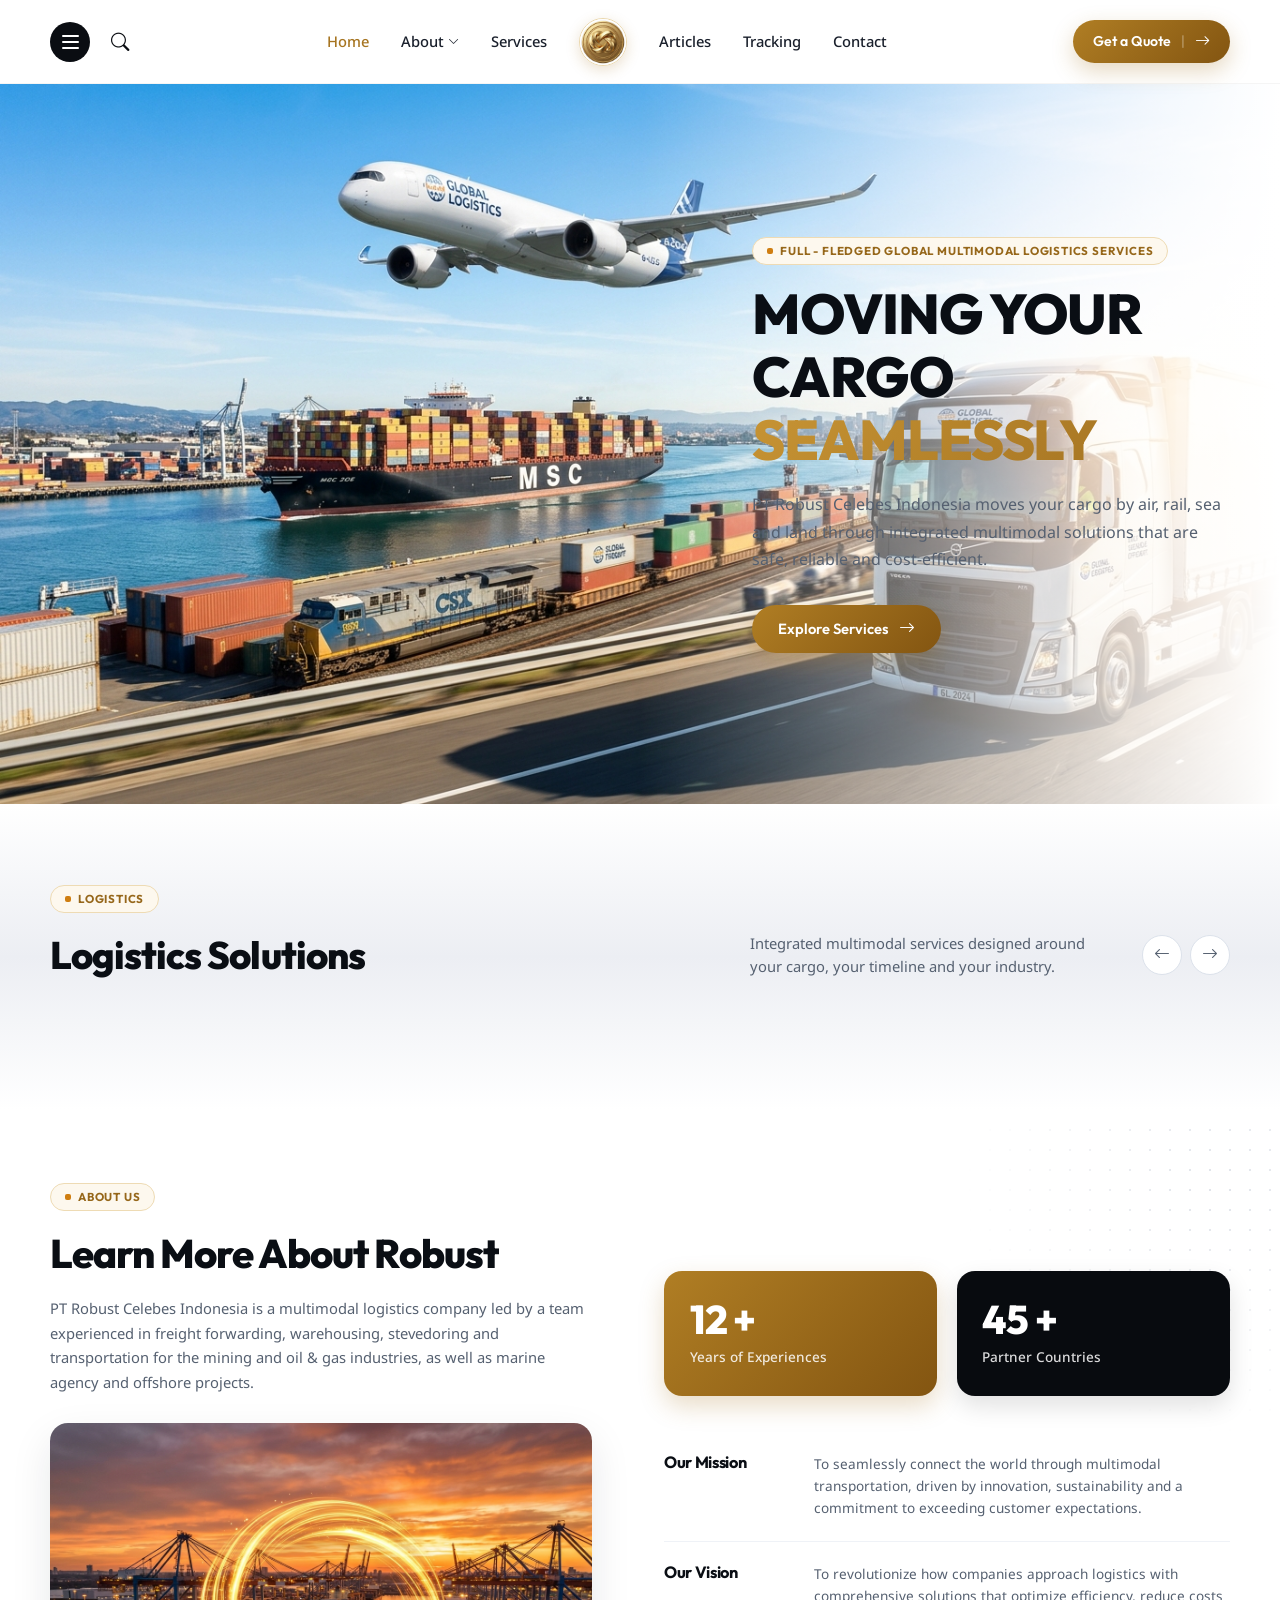
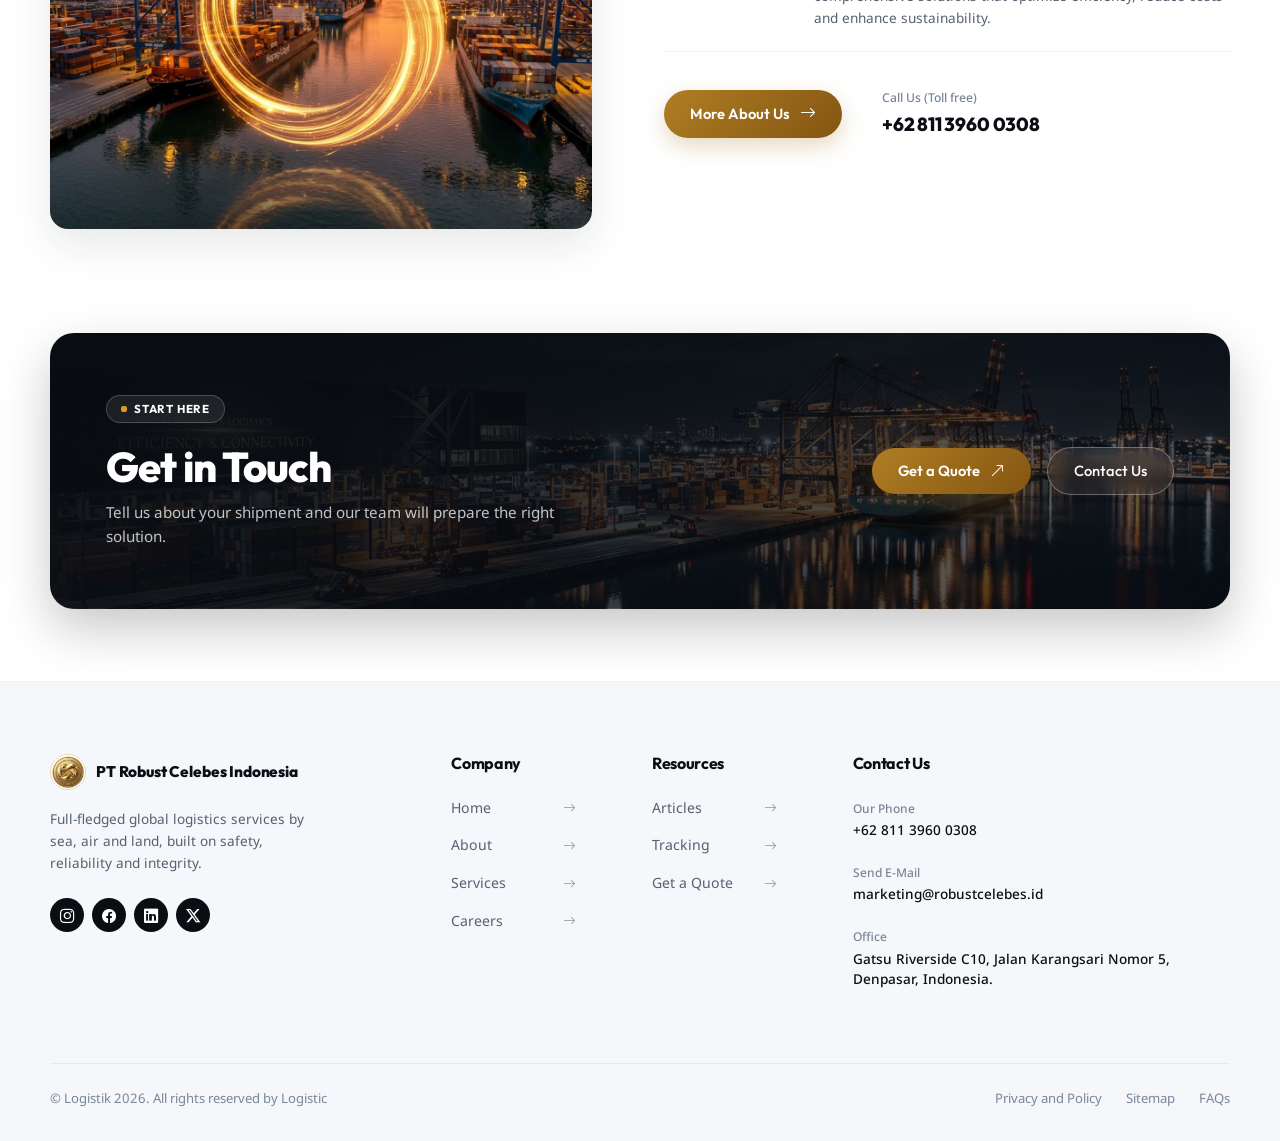
==== commit da855f76: "Update hero section: background image, right-aligned text, and contrast gradient overlay" ====
--- a/index.html
+++ b/index.html
@@ -95,12 +95,12 @@
        02. HERO SECTION
        ====================================================================== -->
   <section class="rb-hero-section" id="home">
-    <div class="rb-hero-pattern"></div>
-    <div class="rb-container">
-      <div class="row align-items-center g-4">
+    <div class="rb-hero-overlay"></div>
+    <div class="rb-container position-relative" style="z-index: 2;">
+      <div class="row align-items-center justify-content-end">
         
-        <!-- Hero Text Content -->
-        <div class="col-lg-5 col-12">
+        <!-- Hero Text Content (Positioned on the Right) -->
+        <div class="col-lg-6 col-xl-5 col-12">
           <div class="rb-hero-content">
             
             <div class="rb-badge-tag">
@@ -122,15 +122,6 @@
               <i class="bi bi-arrow-right rb-btn-arrow"></i>
             </a>
 
-          </div>
-        </div>
-
-        <!-- Hero Graphic Composition -->
-        <div class="col-lg-7 col-12">
-          <div class="rb-hero-visual-wrapper">
-            <div class="rb-hero-visual">
-              <img src="assets/images/hero-multimodal.jpg" alt="Multimodal Logistics Transport - Airplane, Container Ship, Train, Truck" class="img-fluid">
-            </div>
           </div>
         </div>
 
--- a/assets/css/main.css
+++ b/assets/css/main.css
@@ -467,29 +467,42 @@
    -------------------------------------------------------------------------- */
 .rb-hero-section {
   position: relative;
-  padding: 3.5rem 0 4.5rem 0;
-  background-color: #ffffff;
+  min-height: 80vh;
+  display: flex;
+  align-items: center;
+  padding: 5rem 0;
+  background-color: #0b1528;
+  background-image: url('../images/hero-multimodal.jpg');
+  background-size: cover;
+  background-position: center left;
+  background-repeat: no-repeat;
   overflow: hidden;
 }
 
-.rb-hero-pattern {
+.rb-hero-section > .rb-container {
+  width: 100%;
+}
+
+/* Hero Gradient Overlay:
+   Horizontal gradient with 0% (rgba(255, 255, 255, 1)) behind text on the right
+   fading to 50% (rgba(255, 255, 255, 0)) at the center to ensure the text layer
+   retains crisp contrast while multimodal visuals on the left remain visible.
+*/
+.rb-hero-overlay {
   position: absolute;
   top: 0;
   left: 0;
-  width: 100%;
-  height: 100%;
-  background-image: radial-gradient(rgba(175, 185, 202, 0.36) 1.25px, transparent 1.25px);
-  background-size: 22px 22px;
+  right: 0;
+  bottom: 0;
+  background: linear-gradient(to left, rgba(255, 255, 255, 1) 0%, rgba(255, 255, 255, 0) 50%);
   pointer-events: none;
-  mask-image: radial-gradient(ellipse at 30% 25%, rgba(0, 0, 0, 1) 0%, rgba(0, 0, 0, 0) 75%);
-  -webkit-mask-image: radial-gradient(ellipse at 30% 25%, rgba(0, 0, 0, 1) 0%, rgba(0, 0, 0, 0) 75%);
   z-index: 1;
 }
 
 .rb-hero-content {
   position: relative;
   z-index: 2;
-  padding-right: 1rem;
+  padding: 1rem 0;
 }
 
 .rb-hero-title {
@@ -509,34 +522,11 @@
 }
 
 .rb-hero-desc {
-  font-size: 0.98rem;
+  font-size: 1rem;
   color: var(--rb-color-body);
-  max-width: 460px;
-  line-height: 1.68;
+  max-width: 480px;
+  line-height: 1.7;
   margin-bottom: 2rem;
-}
-
-.rb-hero-visual-wrapper {
-  position: relative;
-  z-index: 2;
-}
-
-.rb-hero-visual {
-  position: relative;
-  border-radius: 24px 24px 75px 24px;
-  overflow: hidden;
-  box-shadow: 0 20px 50px rgba(15, 25, 40, 0.12);
-}
-
-.rb-hero-visual img {
-  width: 100%;
-  height: auto;
-  object-fit: cover;
-  transition: transform 0.6s cubic-bezier(0.16, 1, 0.3, 1);
-}
-
-.rb-hero-visual:hover img {
-  transform: scale(1.02);
 }
 
 /* --------------------------------------------------------------------------
@@ -1255,12 +1245,20 @@
   .rb-nav-menu-wrapper {
     display: none;
   }
+  .rb-hero-section {
+    min-height: auto;
+    padding: 4.5rem 0 4rem 0;
+    background-position: center center;
+  }
+  .rb-hero-overlay {
+    background: linear-gradient(180deg, rgba(255, 255, 255, 0.94) 0%, rgba(255, 255, 255, 0.88) 100%);
+  }
   .rb-hero-title {
     font-size: 2.6rem;
   }
   .rb-hero-content {
     padding-right: 0;
-    margin-bottom: 2.5rem;
+    margin-bottom: 0;
   }
   .rb-services-header {
     flex-direction: column;
@@ -1301,9 +1299,6 @@
   .rb-cta-card {
     padding: 2.2rem 1.4rem;
     border-radius: var(--rb-radius-lg);
-  }
-  .rb-hero-visual {
-    border-radius: 20px 20px 50px 20px;
   }
   .rb-footer-bottom {
     flex-direction: column;
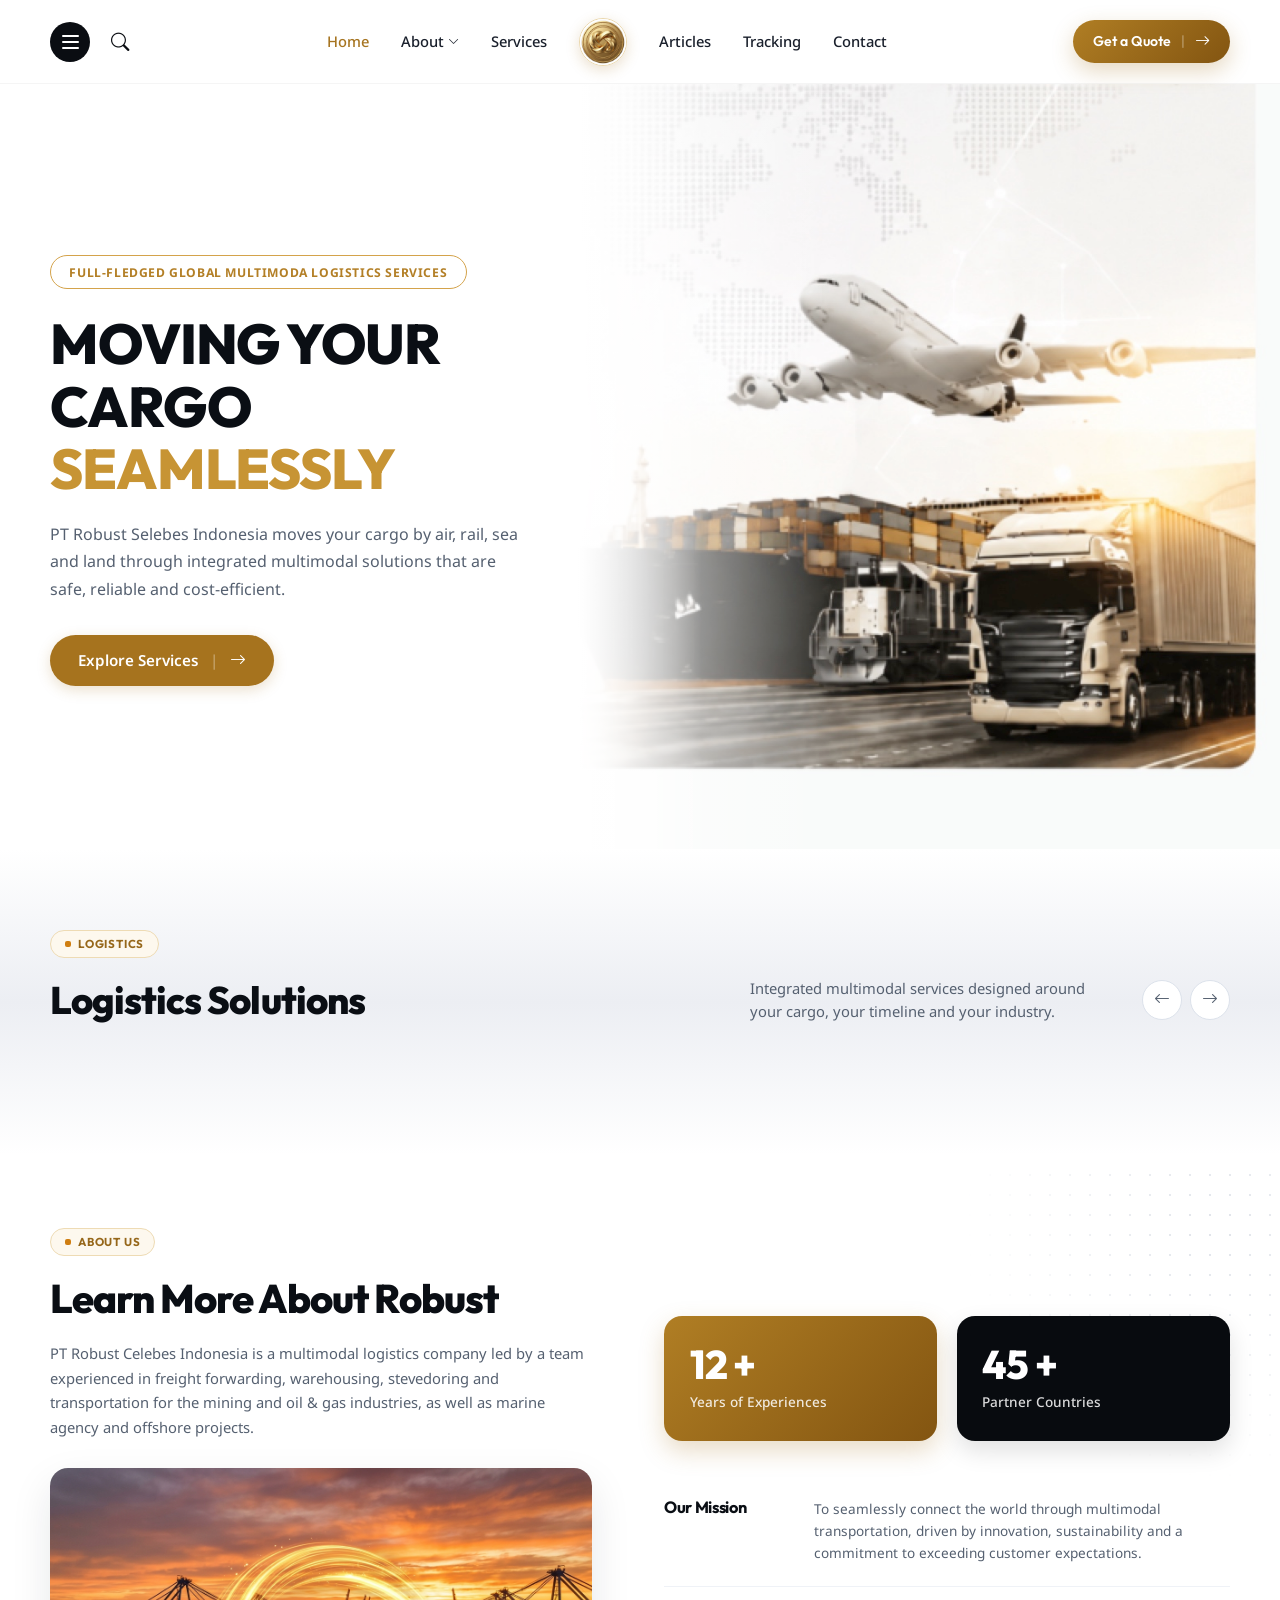
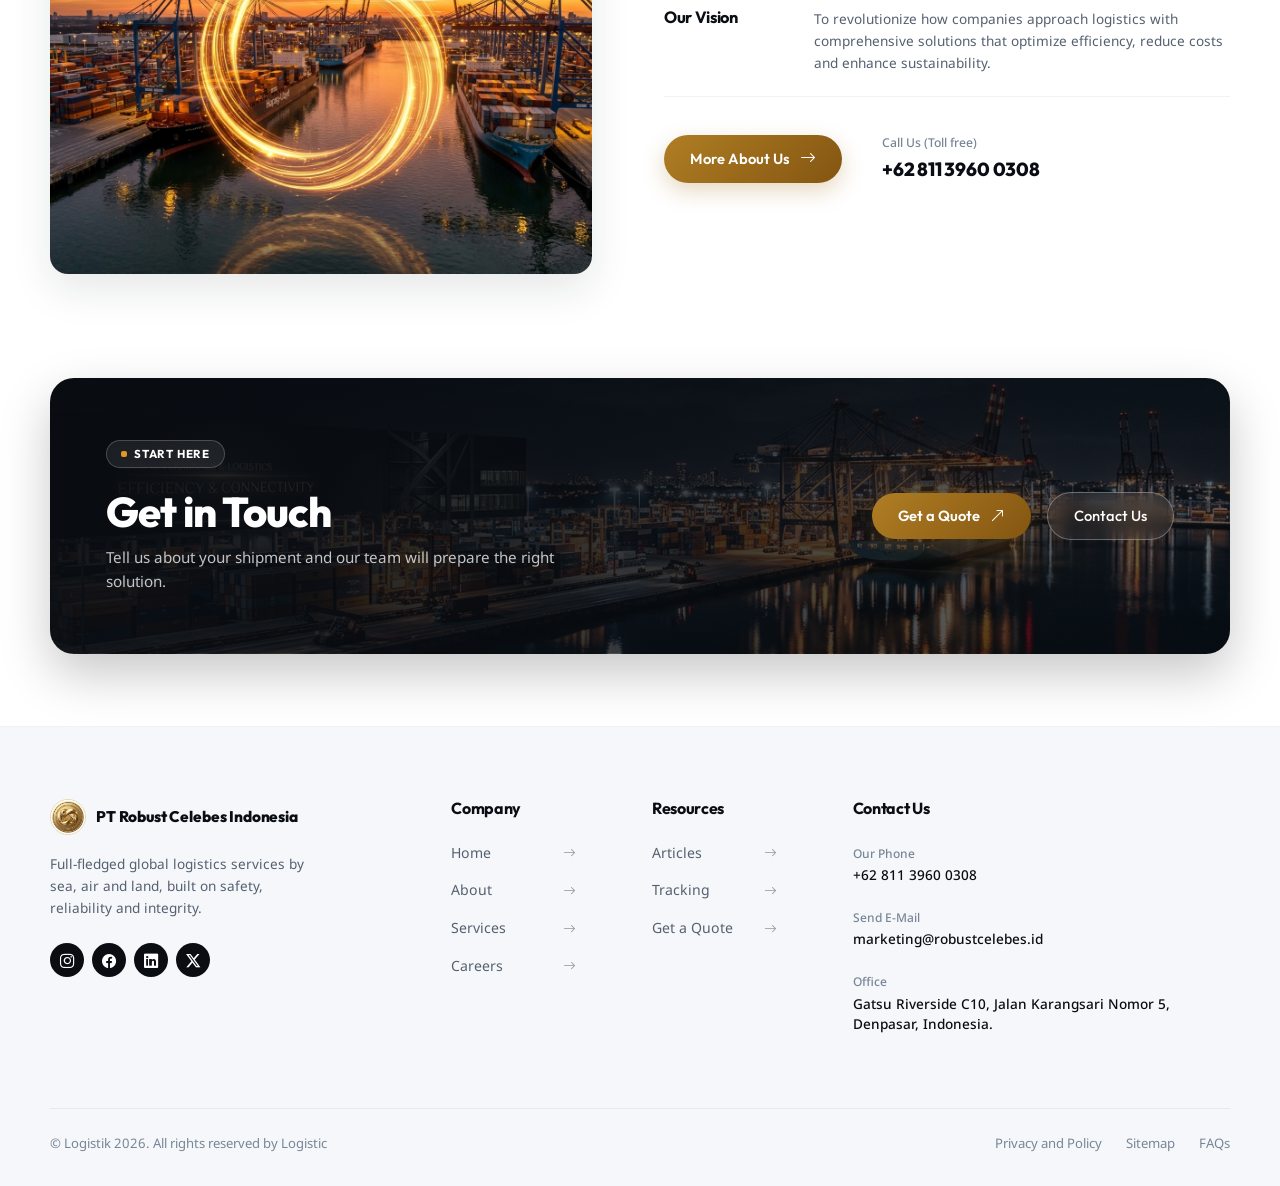
==== commit d8f9ceb2: "Update hero section layout: text on left, left-to-right gradient overlay, and multimodal visual on r" ====
--- a/index.html
+++ b/index.html
@@ -97,29 +97,29 @@
   <section class="rb-hero-section" id="home">
     <div class="rb-hero-overlay"></div>
     <div class="rb-container position-relative" style="z-index: 2;">
-      <div class="row align-items-center justify-content-end">
+      <div class="row align-items-center">
         
-        <!-- Hero Text Content (Positioned on the Right) -->
+        <!-- Hero Text Content (Positioned on the Left) -->
         <div class="col-lg-6 col-xl-5 col-12">
           <div class="rb-hero-content">
             
-            <div class="rb-badge-tag">
-              <span class="rb-badge-dot"></span>
-              <span>Full - Fledged Global Multimodal Logistics Services</span>
+            <div class="rb-badge-tag-outline">
+              <span>FULL-FLEDGED GLOBAL MULTIMODA LOGISTICS SERVICES</span>
             </div>
 
             <h1 class="rb-hero-title">
               MOVING YOUR CARGO
-              <span class="rb-hero-title-gradient">SEAMLESSLY</span>
+              <span class="rb-hero-title-gold">SEAMLESSLY</span>
             </h1>
 
             <p class="rb-hero-desc">
-              PT Robust Celebes Indonesia moves your cargo by air, rail, sea and land through integrated multimodal solutions that are safe, reliable and cost-efficient.
+              PT Robust Selebes Indonesia moves your cargo by air, rail, sea and land through integrated multimodal solutions that are safe, reliable and cost-efficient.
             </p>
 
-            <a href="#services" class="rb-btn-primary">
+            <a href="#services" class="rb-btn-explore">
               <span>Explore Services</span>
-              <i class="bi bi-arrow-right rb-btn-arrow"></i>
+              <span class="rb-btn-sep">|</span>
+              <i class="bi bi-arrow-right rb-btn-icon"></i>
             </a>
 
           </div>
--- a/assets/css/main.css
+++ b/assets/css/main.css
@@ -467,14 +467,14 @@
    -------------------------------------------------------------------------- */
 .rb-hero-section {
   position: relative;
-  min-height: 80vh;
-  display: flex;
-  align-items: center;
-  padding: 5rem 0;
-  background-color: #0b1528;
+  min-height: 85vh;
+  display: flex;
+  align-items: center;
+  padding: 5.5rem 0 5rem 0;
+  background-color: #ffffff;
   background-image: url('../images/hero-multimodal.jpg');
   background-size: cover;
-  background-position: center left;
+  background-position: right center;
   background-repeat: no-repeat;
   overflow: hidden;
 }
@@ -484,9 +484,9 @@
 }
 
 /* Hero Gradient Overlay:
-   Horizontal gradient with 0% (rgba(255, 255, 255, 1)) behind text on the right
-   fading to 50% (rgba(255, 255, 255, 0)) at the center to ensure the text layer
-   retains crisp contrast while multimodal visuals on the left remain visible.
+   Left-to-right gradient starting with 0% (rgba(255, 255, 255, 1)) on the left
+   behind the text, fading to 50% / transparent towards the center-right to ensure
+   maximum text contrast on the left while multimodal vehicles on the right remain crisp.
 */
 .rb-hero-overlay {
   position: absolute;
@@ -494,7 +494,7 @@
   left: 0;
   right: 0;
   bottom: 0;
-  background: linear-gradient(to left, rgba(255, 255, 255, 1) 0%, rgba(255, 255, 255, 0) 50%);
+  background: linear-gradient(to right, rgba(255, 255, 255, 1) 0%, rgba(255, 255, 255, 1) 38%, rgba(255, 255, 255, 0) 65%);
   pointer-events: none;
   z-index: 1;
 }
@@ -505,6 +505,21 @@
   padding: 1rem 0;
 }
 
+/* Outline Badge Pill (Matches Hero Design) */
+.rb-badge-tag-outline {
+  display: inline-block;
+  padding: 0.38rem 1.15rem;
+  border: 1.5px solid #d4a34b;
+  border-radius: 50px;
+  background: transparent;
+  color: #b37f26;
+  font-size: 0.76rem;
+  font-weight: 700;
+  letter-spacing: 0.6px;
+  text-transform: uppercase;
+  margin-bottom: 1.5rem;
+}
+
 .rb-hero-title {
   font-size: 3.5rem;
   font-weight: 800;
@@ -512,6 +527,11 @@
   color: var(--rb-color-heading);
   text-transform: uppercase;
   margin-bottom: 1.25rem;
+}
+
+.rb-hero-title-gold {
+  color: #c79434;
+  display: block;
 }
 
 .rb-hero-title-gradient {
@@ -527,6 +547,44 @@
   max-width: 480px;
   line-height: 1.7;
   margin-bottom: 2rem;
+}
+
+/* Explore Services Pill Button (Matching Design) */
+.rb-btn-explore {
+  display: inline-flex;
+  align-items: center;
+  gap: 0.6rem;
+  padding: 0.8rem 1.75rem;
+  background: #a6731e;
+  color: #ffffff;
+  font-size: 0.95rem;
+  font-weight: 600;
+  border-radius: 50px;
+  text-decoration: none;
+  transition: all var(--rb-transition-fast);
+  box-shadow: 0 4px 14px rgba(166, 115, 30, 0.22);
+}
+
+.rb-btn-explore:hover {
+  background: #906316;
+  color: #ffffff;
+  transform: translateY(-2px);
+  box-shadow: 0 10px 22px rgba(166, 115, 30, 0.32);
+}
+
+.rb-btn-explore .rb-btn-sep {
+  opacity: 0.6;
+  font-weight: 300;
+  margin: 0 0.15rem;
+}
+
+.rb-btn-explore .rb-btn-icon {
+  font-size: 1rem;
+  transition: transform var(--rb-transition-fast);
+}
+
+.rb-btn-explore:hover .rb-btn-icon {
+  transform: translateX(3px);
 }
 
 /* --------------------------------------------------------------------------
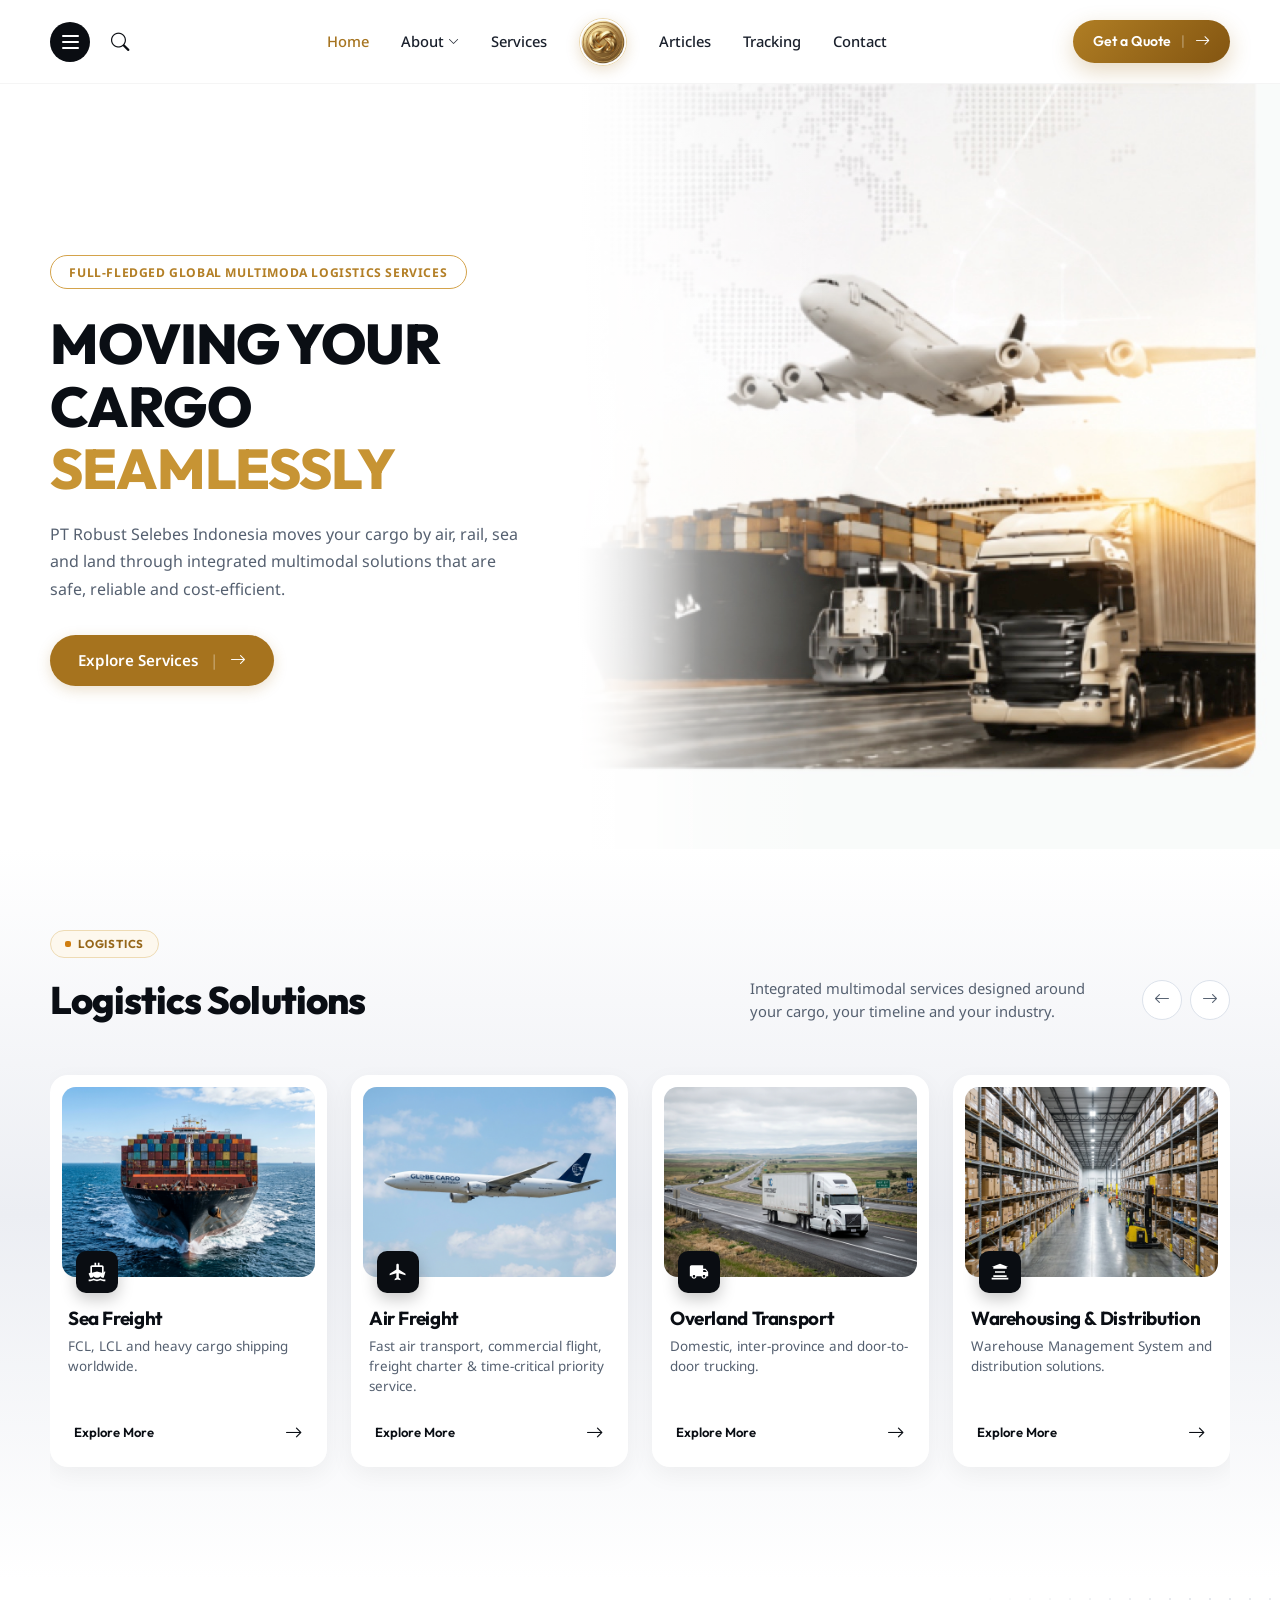
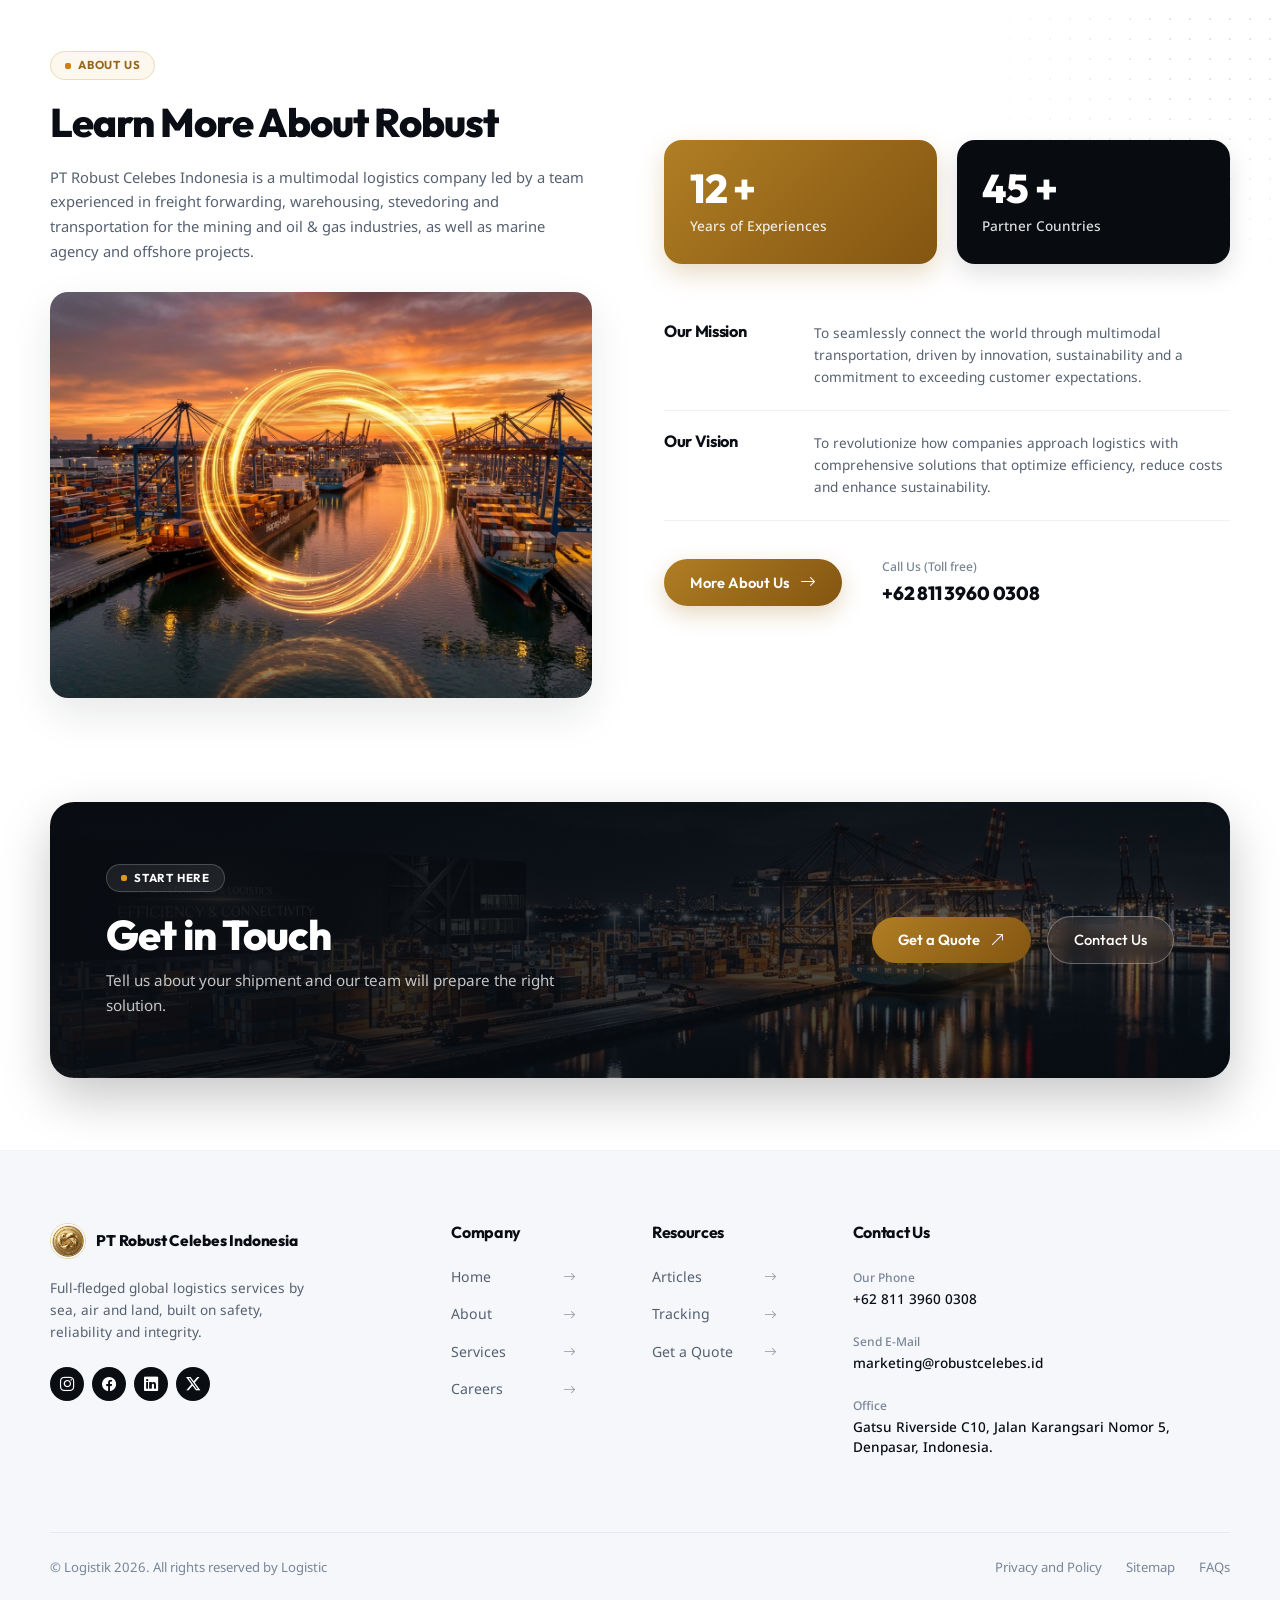
==== commit 70d92b2f: "Create articles.html and detail-article.html with 8-column layout, sidebar banners, and related arti" ====
--- a/index.html
+++ b/index.html
@@ -72,7 +72,7 @@
 
           <!-- Right Links Group -->
           <ul class="rb-nav-links-group">
-            <li><a href="#articles" class="rb-nav-link">Articles</a></li>
+            <li><a href="articles.html" class="rb-nav-link">Articles</a></li>
             <li><a href="#tracking" class="rb-nav-link">Tracking</a></li>
             <li><a href="contact-us.html" class="rb-nav-link">Contact</a></li>
           </ul>
@@ -514,7 +514,7 @@
           <h4 class="rb-footer-col-title">Resources</h4>
           <ul class="rb-footer-links-list">
             <li>
-              <a href="#articles" class="rb-footer-link">
+              <a href="articles.html" class="rb-footer-link">
                 <span>Articles</span>
                 <i class="bi bi-arrow-right rb-footer-link-arrow"></i>
               </a>
@@ -669,7 +669,7 @@
       <a href="#home" class="rb-offcanvas-link">Home</a>
       <a href="about.html" class="rb-offcanvas-link">About Us</a>
       <a href="our-services.html" class="rb-offcanvas-link">Logistics Solutions</a>
-      <a href="#articles" class="rb-offcanvas-link">Articles</a>
+      <a href="articles.html" class="rb-offcanvas-link">Articles</a>
       <a href="#tracking" class="rb-offcanvas-link">Tracking</a>
       <a href="contact-us.html" class="rb-offcanvas-link">Contact Us</a>
 
--- a/assets/css/main.css
+++ b/assets/css/main.css
@@ -644,7 +644,12 @@
   align-items: center;
   justify-content: center;
   font-size: 1rem;
+  cursor: pointer;
   transition: all var(--rb-transition-fast);
+}
+
+.rb-slider-btn i {
+  pointer-events: none;
 }
 
 .rb-slider-btn:hover {
@@ -664,6 +669,7 @@
 .rb-services-carousel .owl-item {
   display: flex;
   height: auto;
+  flex-shrink: 0;
 }
 
 .rb-service-carousel-slide {
@@ -2252,6 +2258,770 @@
   }
 }
 
-
-
-
+/* ==========================================================================
+   18. Articles & Insights Pages (articles.html & detail-article.html)
+   ========================================================================== */
+
+/* Page Header Banner */
+.rb-articles-page-hero {
+  position: relative;
+  background-color: #f6f8fb;
+  padding: 3.5rem 0 3.25rem 0;
+  border-bottom: 1px solid #e8ecf2;
+  overflow: hidden;
+}
+
+.rb-articles-page-hero::before {
+  content: '';
+  position: absolute;
+  top: 0;
+  left: 0;
+  right: 0;
+  bottom: 0;
+  background-image: radial-gradient(#d0d7e2 1px, transparent 1px);
+  background-size: 20px 20px;
+  opacity: 0.6;
+  pointer-events: none;
+}
+
+.rb-articles-breadcrumb {
+  display: flex;
+  align-items: center;
+  gap: 0.5rem;
+  font-size: 0.85rem;
+  color: var(--rb-color-muted);
+  margin-bottom: 0.85rem;
+}
+
+.rb-articles-breadcrumb a {
+  color: var(--rb-color-body);
+  text-decoration: none;
+  transition: color var(--rb-transition-fast);
+}
+
+.rb-articles-breadcrumb a:hover {
+  color: var(--rb-color-gold);
+}
+
+.rb-articles-page-title {
+  font-size: 2.6rem;
+  font-weight: 800;
+  color: var(--rb-color-heading);
+  text-transform: uppercase;
+  margin-bottom: 0.5rem;
+}
+
+.rb-articles-page-desc {
+  font-size: 1rem;
+  color: var(--rb-color-body);
+  max-width: 600px;
+  margin-bottom: 0;
+  line-height: 1.6;
+}
+
+/* Articles Section */
+.rb-articles-section {
+  padding: 4rem 0 5.5rem 0;
+  background-color: #ffffff;
+}
+
+/* Article List Cards (Horizontal Stack) */
+.rb-article-card-row {
+  background: #ffffff;
+  border: 1px solid #eef2f7;
+  border-radius: var(--rb-radius-lg);
+  overflow: hidden;
+  box-shadow: 0 4px 18px rgba(10, 20, 35, 0.04);
+  transition: transform var(--rb-transition-base), box-shadow var(--rb-transition-base), border-color var(--rb-transition-base);
+  margin-bottom: 2rem;
+  display: flex;
+  flex-direction: row;
+}
+
+.rb-article-card-row:hover {
+  transform: translateY(-4px);
+  box-shadow: 0 14px 34px rgba(10, 20, 35, 0.08);
+  border-color: #dbe2ed;
+}
+
+.rb-article-card-thumb-wrap {
+  position: relative;
+  width: 38%;
+  min-height: 220px;
+  overflow: hidden;
+  flex-shrink: 0;
+}
+
+.rb-article-card-thumb-wrap img {
+  width: 100%;
+  height: 100%;
+  object-fit: cover;
+  transition: transform 0.6s cubic-bezier(0.16, 1, 0.3, 1);
+}
+
+.rb-article-card-row:hover .rb-article-card-thumb-wrap img {
+  transform: scale(1.05);
+}
+
+.rb-article-card-category-badge {
+  position: absolute;
+  top: 14px;
+  left: 14px;
+  background: rgba(10, 14, 20, 0.85);
+  backdrop-filter: blur(6px);
+  -webkit-backdrop-filter: blur(6px);
+  color: #d4a34b;
+  font-size: 0.72rem;
+  font-weight: 700;
+  text-transform: uppercase;
+  letter-spacing: 0.5px;
+  padding: 0.3rem 0.75rem;
+  border-radius: 50px;
+  z-index: 2;
+  border: 1px solid rgba(212, 163, 75, 0.35);
+}
+
+.rb-article-card-content {
+  padding: 1.75rem 2rem;
+  display: flex;
+  flex-direction: column;
+  justify-content: center;
+  flex-grow: 1;
+}
+
+.rb-article-meta-bar {
+  display: flex;
+  align-items: center;
+  gap: 1rem;
+  font-size: 0.82rem;
+  color: #718096;
+  margin-bottom: 0.65rem;
+  flex-wrap: wrap;
+}
+
+.rb-article-meta-bar span {
+  display: inline-flex;
+  align-items: center;
+  gap: 0.35rem;
+}
+
+.rb-article-card-title {
+  font-size: 1.32rem;
+  font-weight: 700;
+  line-height: 1.35;
+  color: var(--rb-color-heading);
+  margin-bottom: 0.75rem;
+  transition: color var(--rb-transition-fast);
+}
+
+.rb-article-card-title a {
+  color: inherit;
+  text-decoration: none;
+}
+
+.rb-article-card-title a:hover {
+  color: var(--rb-color-gold);
+}
+
+.rb-article-card-desc {
+  font-size: 0.92rem;
+  color: var(--rb-color-body);
+  line-height: 1.6;
+  margin-bottom: 1.25rem;
+}
+
+.rb-article-read-link {
+  display: inline-flex;
+  align-items: center;
+  gap: 0.45rem;
+  font-size: 0.88rem;
+  font-weight: 600;
+  color: var(--rb-color-gold);
+  text-decoration: none;
+  transition: all var(--rb-transition-fast);
+}
+
+.rb-article-read-link:hover {
+  color: #906316;
+  transform: translateX(4px);
+}
+
+/* Pagination */
+.rb-pagination {
+  display: flex;
+  align-items: center;
+  gap: 0.5rem;
+  margin-top: 1rem;
+}
+
+.rb-page-item {
+  width: 40px;
+  height: 40px;
+  border-radius: 8px;
+  border: 1px solid #e2e8f0;
+  background: #ffffff;
+  color: var(--rb-color-heading);
+  font-size: 0.9rem;
+  font-weight: 600;
+  display: flex;
+  align-items: center;
+  justify-content: center;
+  text-decoration: none;
+  transition: all var(--rb-transition-fast);
+}
+
+.rb-page-item:hover,
+.rb-page-item.active {
+  background: var(--rb-color-dark);
+  color: #ffffff;
+  border-color: var(--rb-color-dark);
+}
+
+/* Sidebar Banners (col-4) */
+.rb-articles-sidebar {
+  position: sticky;
+  top: 95px;
+  display: flex;
+  flex-direction: column;
+  gap: 1.75rem;
+}
+
+/* CTA Promo Banner */
+.rb-sidebar-banner-cta {
+  position: relative;
+  background: linear-gradient(145deg, #0f1622 0%, #172131 100%);
+  border-radius: var(--rb-radius-lg);
+  padding: 2.25rem 1.85rem;
+  color: #ffffff;
+  overflow: hidden;
+  box-shadow: 0 12px 30px rgba(15, 25, 40, 0.16);
+  border: 1px solid rgba(255, 255, 255, 0.08);
+}
+
+.rb-sidebar-banner-cta::after {
+  content: '';
+  position: absolute;
+  top: -40px;
+  right: -40px;
+  width: 140px;
+  height: 140px;
+  border-radius: 50%;
+  background: radial-gradient(circle, rgba(212, 163, 75, 0.28) 0%, transparent 70%);
+  pointer-events: none;
+}
+
+.rb-banner-badge {
+  display: inline-block;
+  background: rgba(212, 163, 75, 0.2);
+  border: 1px solid rgba(212, 163, 75, 0.45);
+  color: #e5b967;
+  font-size: 0.72rem;
+  font-weight: 700;
+  text-transform: uppercase;
+  letter-spacing: 0.6px;
+  padding: 0.28rem 0.75rem;
+  border-radius: 50px;
+  margin-bottom: 1.15rem;
+}
+
+.rb-banner-title {
+  font-size: 1.45rem;
+  font-weight: 800;
+  line-height: 1.25;
+  color: #ffffff;
+  margin-bottom: 0.75rem;
+  text-transform: uppercase;
+}
+
+.rb-banner-desc {
+  font-size: 0.88rem;
+  color: rgba(255, 255, 255, 0.72);
+  line-height: 1.55;
+  margin-bottom: 1.5rem;
+}
+
+.rb-banner-phone {
+  display: flex;
+  align-items: center;
+  gap: 0.75rem;
+  margin-bottom: 1.5rem;
+  padding: 0.75rem 1rem;
+  background: rgba(255, 255, 255, 0.05);
+  border-radius: 10px;
+  border: 1px solid rgba(255, 255, 255, 0.08);
+}
+
+.rb-banner-phone-icon {
+  width: 36px;
+  height: 36px;
+  border-radius: 50%;
+  background: var(--rb-color-gold);
+  color: #ffffff;
+  display: flex;
+  align-items: center;
+  justify-content: center;
+  font-size: 0.95rem;
+  flex-shrink: 0;
+}
+
+.rb-banner-phone-label {
+  font-size: 0.72rem;
+  color: rgba(255, 255, 255, 0.6);
+  text-transform: uppercase;
+  display: block;
+}
+
+.rb-banner-phone-num {
+  font-size: 0.98rem;
+  font-weight: 700;
+  color: #ffffff;
+  text-decoration: none;
+}
+
+/* Brochure Download Banner */
+.rb-sidebar-banner-download {
+  background: #f8fafc;
+  border: 1px solid #e2e8f0;
+  border-radius: var(--rb-radius-lg);
+  padding: 1.75rem 1.65rem;
+  box-shadow: 0 4px 16px rgba(10, 20, 35, 0.03);
+}
+
+.rb-banner-doc-icon {
+  width: 48px;
+  height: 48px;
+  border-radius: 12px;
+  background: rgba(166, 115, 30, 0.1);
+  color: var(--rb-color-gold);
+  display: flex;
+  align-items: center;
+  justify-content: center;
+  font-size: 1.5rem;
+  margin-bottom: 1rem;
+}
+
+.rb-banner-doc-title {
+  font-size: 1.15rem;
+  font-weight: 700;
+  color: var(--rb-color-heading);
+  margin-bottom: 0.4rem;
+}
+
+.rb-banner-doc-desc {
+  font-size: 0.85rem;
+  color: var(--rb-color-body);
+  line-height: 1.5;
+  margin-bottom: 1.25rem;
+}
+
+/* Categories Widget */
+.rb-sidebar-categories-widget {
+  background: #ffffff;
+  border: 1px solid #eef2f7;
+  border-radius: var(--rb-radius-lg);
+  padding: 1.75rem 1.65rem;
+  box-shadow: 0 4px 16px rgba(10, 20, 35, 0.03);
+}
+
+.rb-widget-title {
+  font-size: 1.15rem;
+  font-weight: 700;
+  color: var(--rb-color-heading);
+  text-transform: uppercase;
+  letter-spacing: 0.4px;
+  margin-bottom: 1.25rem;
+  padding-bottom: 0.65rem;
+  border-bottom: 2px solid #eef2f7;
+  position: relative;
+}
+
+.rb-widget-title::after {
+  content: '';
+  position: absolute;
+  bottom: -2px;
+  left: 0;
+  width: 40px;
+  height: 2px;
+  background: var(--rb-color-gold);
+}
+
+.rb-category-list {
+  list-style: none;
+  padding: 0;
+  margin: 0;
+  display: flex;
+  flex-direction: column;
+  gap: 0.65rem;
+}
+
+.rb-category-link {
+  display: flex;
+  align-items: center;
+  justify-content: space-between;
+  padding: 0.6rem 0.85rem;
+  border-radius: 8px;
+  color: var(--rb-color-heading);
+  text-decoration: none;
+  font-size: 0.88rem;
+  font-weight: 500;
+  background: #f8fafc;
+  transition: all var(--rb-transition-fast);
+}
+
+.rb-category-link:hover {
+  background: rgba(166, 115, 30, 0.08);
+  color: var(--rb-color-gold);
+  transform: translateX(3px);
+}
+
+.rb-category-count {
+  font-size: 0.75rem;
+  font-weight: 700;
+  background: #e2e8f0;
+  color: #475569;
+  padding: 0.15rem 0.55rem;
+  border-radius: 50px;
+}
+
+/* Detail Article Styles */
+.rb-article-detail-wrap {
+  padding-right: 1.5rem;
+}
+
+.rb-article-detail-title {
+  font-size: 2.35rem;
+  font-weight: 800;
+  line-height: 1.22;
+  color: var(--rb-color-heading);
+  margin-bottom: 1.25rem;
+}
+
+.rb-article-detail-meta {
+  display: flex;
+  align-items: center;
+  gap: 1.25rem;
+  padding-bottom: 1.5rem;
+  margin-bottom: 1.75rem;
+  border-bottom: 1px solid #eef2f7;
+  flex-wrap: wrap;
+  font-size: 0.88rem;
+  color: #64748b;
+}
+
+.rb-article-featured-img-wrap {
+  position: relative;
+  border-radius: var(--rb-radius-lg);
+  overflow: hidden;
+  margin-bottom: 2rem;
+  box-shadow: 0 10px 30px rgba(10, 20, 35, 0.08);
+}
+
+.rb-article-featured-img-wrap img {
+  width: 100%;
+  height: auto;
+  max-height: 440px;
+  object-fit: cover;
+  display: block;
+}
+
+.rb-article-img-caption {
+  font-size: 0.82rem;
+  color: #64748b;
+  font-style: italic;
+  padding: 0.65rem 0.5rem 0 0.5rem;
+  display: block;
+}
+
+.rb-article-body-content {
+  font-size: 1.05rem;
+  line-height: 1.8;
+  color: #2d3748;
+}
+
+.rb-article-body-content p {
+  margin-bottom: 1.4rem;
+}
+
+.rb-article-lead-p {
+  font-size: 1.18rem;
+  font-weight: 500;
+  line-height: 1.75;
+  color: #1a202c;
+  margin-bottom: 1.6rem;
+}
+
+.rb-article-body-content h2 {
+  font-size: 1.65rem;
+  font-weight: 800;
+  color: var(--rb-color-heading);
+  margin-top: 2.25rem;
+  margin-bottom: 1rem;
+}
+
+.rb-article-body-content h3 {
+  font-size: 1.3rem;
+  font-weight: 700;
+  color: var(--rb-color-heading);
+  margin-top: 1.75rem;
+  margin-bottom: 0.75rem;
+}
+
+.rb-article-blockquote {
+  border-left: 4px solid var(--rb-color-gold);
+  background: #fbf9f5;
+  padding: 1.5rem 1.75rem;
+  border-radius: 0 12px 12px 0;
+  margin: 2rem 0;
+  font-size: 1.12rem;
+  font-style: italic;
+  color: #334155;
+  line-height: 1.65;
+}
+
+.rb-article-key-takeaways {
+  background: #f8fafc;
+  border: 1px solid #e2e8f0;
+  border-radius: 12px;
+  padding: 1.5rem 1.75rem;
+  margin: 2rem 0;
+}
+
+.rb-article-key-takeaways h4 {
+  font-size: 1.05rem;
+  font-weight: 700;
+  color: var(--rb-color-heading);
+  margin-bottom: 0.85rem;
+  display: flex;
+  align-items: center;
+  gap: 0.5rem;
+}
+
+.rb-article-key-takeaways ul {
+  margin: 0;
+  padding-left: 1.25rem;
+}
+
+.rb-article-key-takeaways li {
+  margin-bottom: 0.5rem;
+  font-size: 0.95rem;
+}
+
+/* Article Tags & Share */
+.rb-article-tags-share {
+  display: flex;
+  align-items: center;
+  justify-content: space-between;
+  padding: 1.5rem 0;
+  margin-top: 2rem;
+  border-top: 1px solid #eef2f7;
+  border-bottom: 1px solid #eef2f7;
+  flex-wrap: wrap;
+  gap: 1rem;
+}
+
+.rb-article-tags {
+  display: flex;
+  align-items: center;
+  gap: 0.5rem;
+  flex-wrap: wrap;
+}
+
+.rb-tag-pill {
+  font-size: 0.8rem;
+  color: #475569;
+  background: #f1f5f9;
+  padding: 0.3rem 0.75rem;
+  border-radius: 50px;
+  text-decoration: none;
+  transition: all var(--rb-transition-fast);
+}
+
+.rb-tag-pill:hover {
+  background: var(--rb-color-dark);
+  color: #ffffff;
+}
+
+.rb-article-share-group {
+  display: flex;
+  align-items: center;
+  gap: 0.5rem;
+}
+
+.rb-share-btn {
+  width: 36px;
+  height: 36px;
+  border-radius: 50%;
+  border: 1px solid #e2e8f0;
+  background: #ffffff;
+  color: #475569;
+  display: inline-flex;
+  align-items: center;
+  justify-content: center;
+  text-decoration: none;
+  font-size: 0.9rem;
+  transition: all var(--rb-transition-fast);
+}
+
+.rb-share-btn:hover {
+  background: var(--rb-color-gold);
+  border-color: var(--rb-color-gold);
+  color: #ffffff;
+  transform: translateY(-2px);
+}
+
+/* Author Box */
+.rb-author-box {
+  display: flex;
+  align-items: center;
+  gap: 1.25rem;
+  padding: 1.75rem;
+  background: #f8fafc;
+  border-radius: var(--rb-radius-lg);
+  margin-top: 2.25rem;
+  border: 1px solid #eef2f7;
+}
+
+.rb-author-avatar {
+  width: 65px;
+  height: 65px;
+  border-radius: 50%;
+  object-fit: cover;
+  border: 2px solid var(--rb-color-gold);
+  flex-shrink: 0;
+}
+
+.rb-author-name {
+  font-size: 1.05rem;
+  font-weight: 700;
+  color: var(--rb-color-heading);
+  margin-bottom: 0.25rem;
+}
+
+.rb-author-role {
+  font-size: 0.82rem;
+  color: var(--rb-color-gold);
+  font-weight: 600;
+  text-transform: uppercase;
+  margin-bottom: 0.4rem;
+  display: block;
+}
+
+.rb-author-desc {
+  font-size: 0.88rem;
+  color: var(--rb-color-body);
+  margin: 0;
+  line-height: 1.5;
+}
+
+/* Related Articles Section (Under Article) */
+.rb-related-articles-section {
+  margin-top: 3.5rem;
+  padding-top: 2.5rem;
+  border-top: 2px solid #eef2f7;
+}
+
+.rb-related-section-title {
+  font-size: 1.5rem;
+  font-weight: 800;
+  color: var(--rb-color-heading);
+  text-transform: uppercase;
+  margin-bottom: 1.75rem;
+  display: flex;
+  align-items: center;
+  gap: 0.65rem;
+}
+
+.rb-related-card {
+  background: #ffffff;
+  border: 1px solid #eef2f7;
+  border-radius: var(--rb-radius-md);
+  overflow: hidden;
+  box-shadow: 0 4px 16px rgba(10, 20, 35, 0.04);
+  transition: transform var(--rb-transition-fast), box-shadow var(--rb-transition-fast);
+  height: 100%;
+  display: flex;
+  flex-direction: column;
+}
+
+.rb-related-card:hover {
+  transform: translateY(-4px);
+  box-shadow: 0 10px 24px rgba(10, 20, 35, 0.08);
+}
+
+.rb-related-card-img {
+  height: 160px;
+  width: 100%;
+  object-fit: cover;
+}
+
+.rb-related-card-body {
+  padding: 1.25rem;
+  display: flex;
+  flex-direction: column;
+  flex-grow: 1;
+}
+
+.rb-related-card-category {
+  font-size: 0.72rem;
+  font-weight: 700;
+  color: var(--rb-color-gold);
+  text-transform: uppercase;
+  margin-bottom: 0.4rem;
+}
+
+.rb-related-card-title {
+  font-size: 1rem;
+  font-weight: 700;
+  line-height: 1.35;
+  color: var(--rb-color-heading);
+  margin-bottom: 0.75rem;
+  flex-grow: 1;
+}
+
+.rb-related-card-title a {
+  color: inherit;
+  text-decoration: none;
+}
+
+.rb-related-card-title a:hover {
+  color: var(--rb-color-gold);
+}
+
+.rb-related-card-meta {
+  font-size: 0.78rem;
+  color: #718096;
+}
+
+/* Responsive adjustments for Articles */
+@media (max-width: 991.98px) {
+  .rb-article-detail-wrap {
+    padding-right: 0;
+  }
+  .rb-articles-sidebar {
+    position: static;
+    margin-top: 3rem;
+  }
+  .rb-article-card-row {
+    flex-direction: column;
+  }
+  .rb-article-card-thumb-wrap {
+    width: 100%;
+    height: 220px;
+  }
+}
+
+@media (max-width: 767.98px) {
+  .rb-articles-page-title {
+    font-size: 2rem;
+  }
+  .rb-article-detail-title {
+    font-size: 1.75rem;
+  }
+  .rb-article-card-content {
+    padding: 1.25rem;
+  }
+}
+
+
+
+
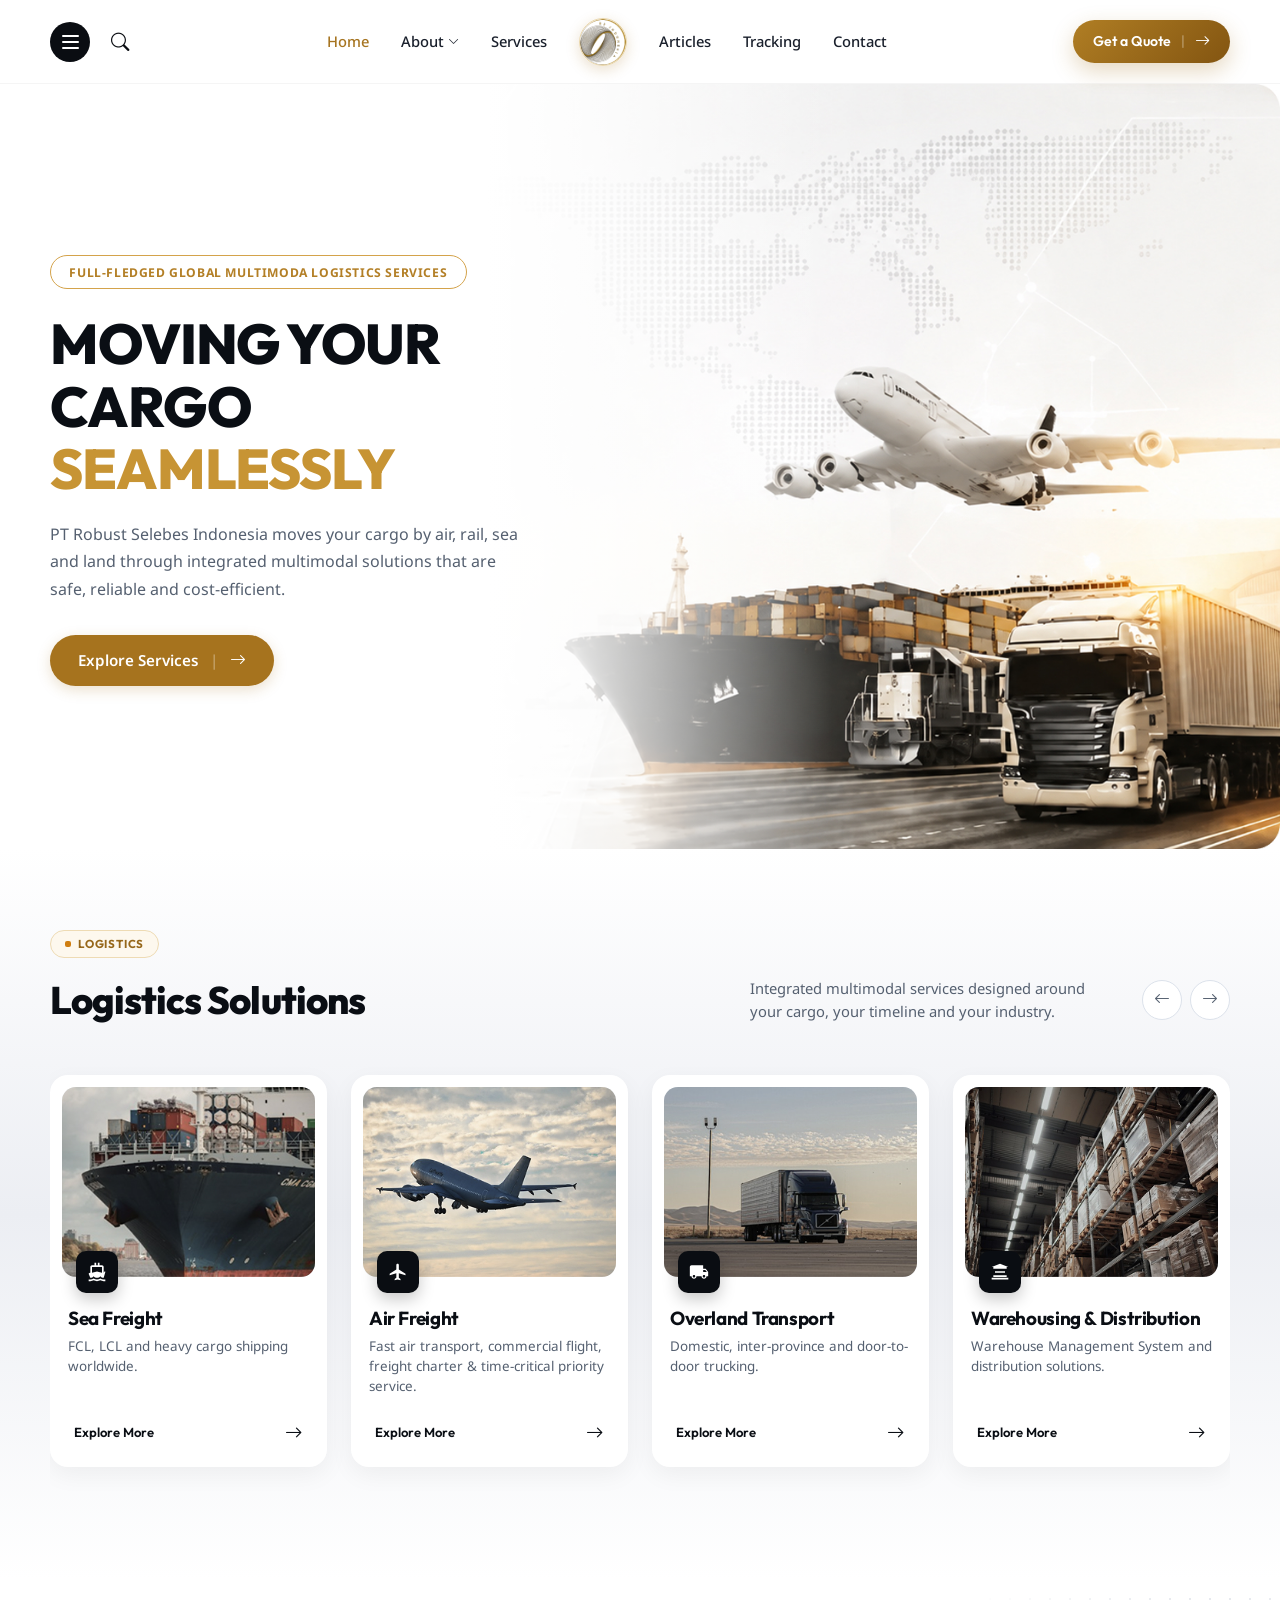
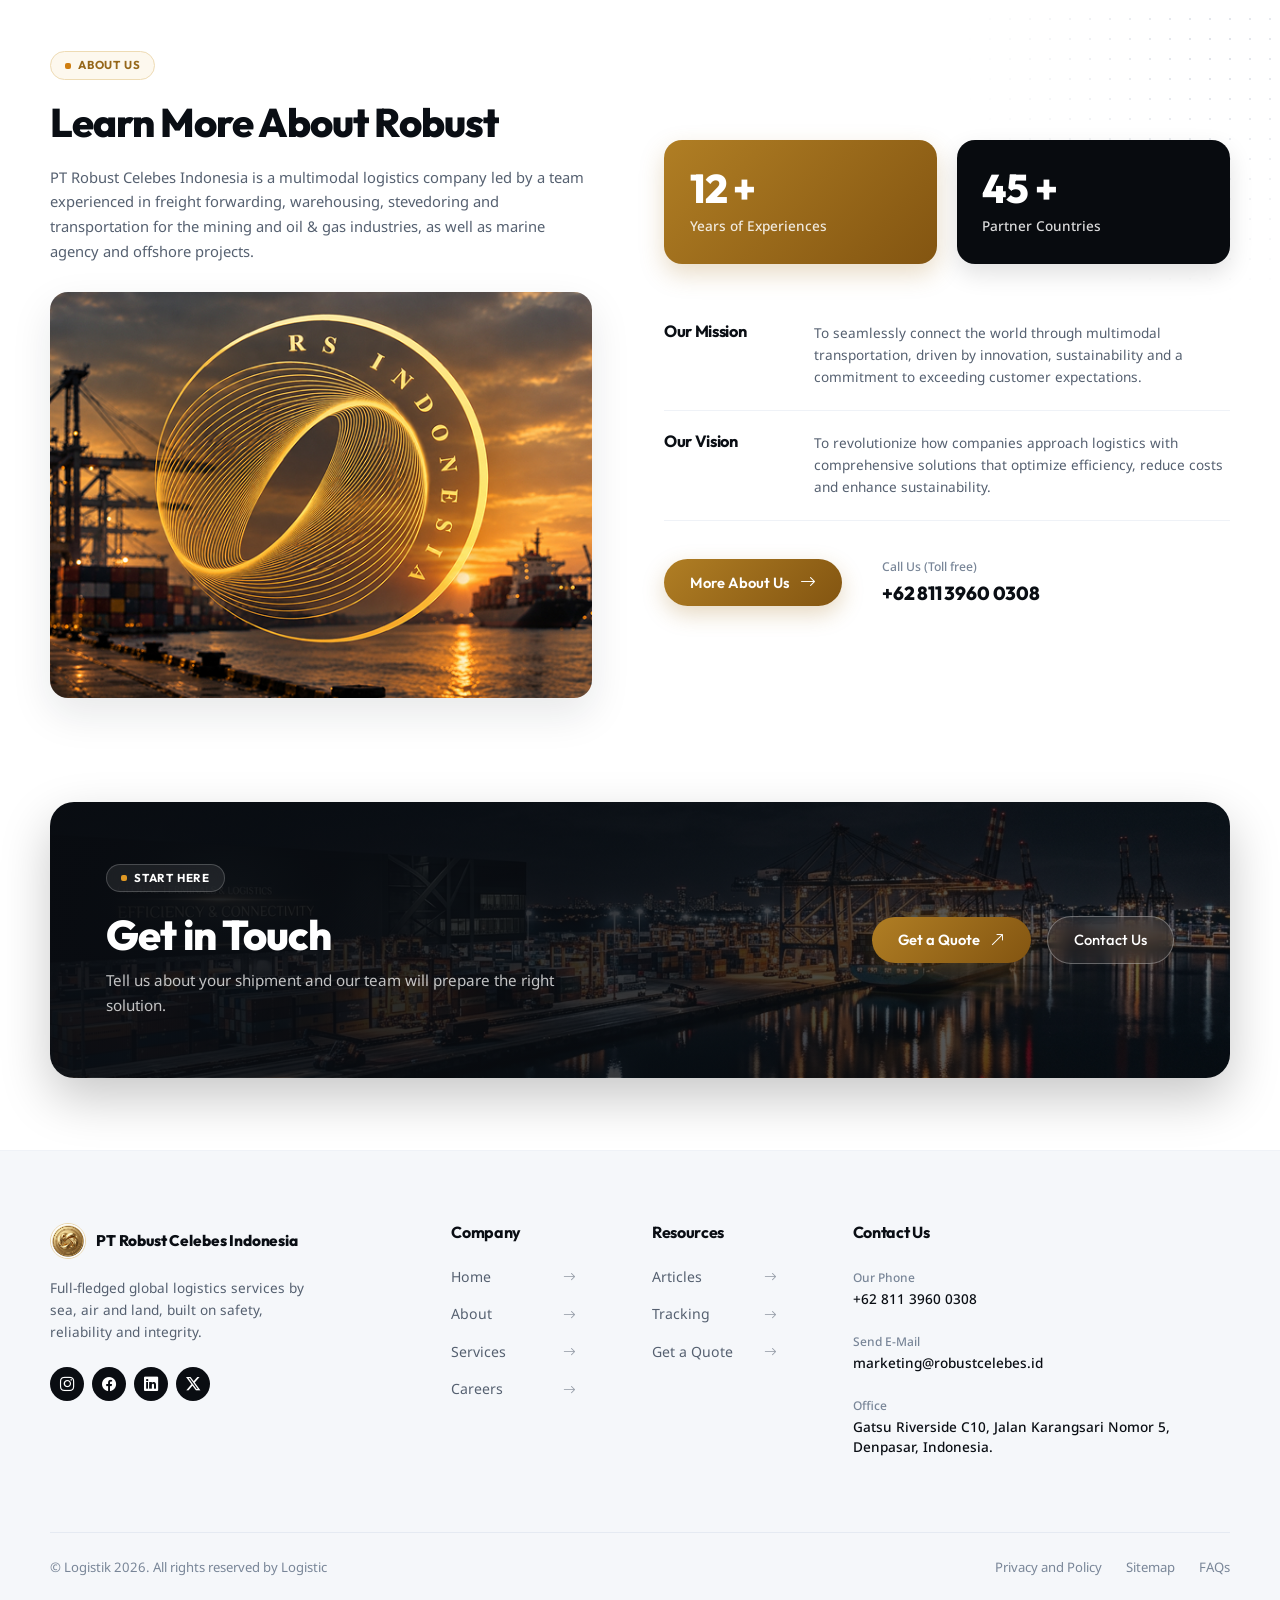
==== commit 7950231e: "updates" ====
--- a/index.html
+++ b/index.html
@@ -1,18 +1,22 @@
 <!DOCTYPE html>
 <html lang="id">
+
 <head>
   <meta charset="UTF-8">
   <meta name="viewport" content="width=device-width, initial-scale=1.0">
   <title>PT Robust Celebes Indonesia - Moving Your Cargo Seamlessly</title>
-  <meta name="description" content="PT Robust Celebes Indonesia moves your cargo by air, rail, sea and land through integrated multimodal solutions that are safe, reliable and cost-efficient.">
-  
+  <meta name="description"
+    content="PT Robust Celebes Indonesia moves your cargo by air, rail, sea and land through integrated multimodal solutions that are safe, reliable and cost-efficient.">
+
   <!-- Favicon -->
   <link rel="icon" type="image/jpeg" href="assets/images/logo-emblem.jpg">
 
   <!-- Google Fonts: Outfit (Headings) & Noto Sans (Body/Other) -->
   <link rel="preconnect" href="https://fonts.googleapis.com">
   <link rel="preconnect" href="https://fonts.gstatic.com" crossorigin>
-  <link href="https://fonts.googleapis.com/css2?family=Noto+Sans:ital,wght@0,300;0,400;0,500;0,600;0,700;1,400&family=Outfit:wght@400;500;600;700;800;900&display=swap" rel="stylesheet">
+  <link
+    href="https://fonts.googleapis.com/css2?family=Noto+Sans:ital,wght@0,300;0,400;0,500;0,600;0,700;1,400&family=Outfit:wght@400;500;600;700;800;900&display=swap"
+    rel="stylesheet">
 
   <!-- Bootstrap 5 CSS -->
   <link rel="stylesheet" href="assets/css/bootstrap.min.css">
@@ -25,6 +29,7 @@
   <!-- Custom Main CSS -->
   <link rel="stylesheet" href="assets/css/main.css">
 </head>
+
 <body>
 
   <!-- ======================================================================
@@ -33,15 +38,17 @@
   <header class="rb-header sticky-top">
     <div class="rb-container">
       <div class="rb-header-inner">
-        
+
         <!-- Left Utility Controls: Hamburger & Search -->
         <div class="rb-nav-left-actions">
-          <button class="rb-btn-menu-icon" type="button" data-bs-toggle="offcanvas" data-bs-target="#rbMobileMenu" aria-controls="rbMobileMenu" aria-label="Toggle navigation menu">
+          <button class="rb-btn-menu-icon" type="button" data-bs-toggle="offcanvas" data-bs-target="#rbMobileMenu"
+            aria-controls="rbMobileMenu" aria-label="Toggle navigation menu">
             <span></span>
             <span></span>
             <span></span>
           </button>
-          <button class="rb-btn-search-icon" type="button" data-bs-toggle="modal" data-bs-target="#rbSearchModal" aria-label="Search">
+          <button class="rb-btn-search-icon" type="button" data-bs-toggle="modal" data-bs-target="#rbSearchModal"
+            aria-label="Search">
             <i class="bi bi-search"></i>
           </button>
         </div>
@@ -67,7 +74,7 @@
 
           <!-- Center Emblem Logo -->
           <a href="#home" class="rb-brand-emblem-link" aria-label="PT Robust Celebes Indonesia">
-            <img src="assets/images/logo-emblem.jpg" alt="Robust Logo Emblem" class="rb-brand-emblem">
+            <img src="assets/images/robust-logo.png" alt="Robust Logo Emblem" class="rb-brand-emblem">
           </a>
 
           <!-- Right Links Group -->
@@ -98,11 +105,11 @@
     <div class="rb-hero-overlay"></div>
     <div class="rb-container position-relative" style="z-index: 2;">
       <div class="row align-items-center">
-        
+
         <!-- Hero Text Content (Positioned on the Left) -->
         <div class="col-lg-6 col-xl-5 col-12">
           <div class="rb-hero-content">
-            
+
             <div class="rb-badge-tag-outline">
               <span>FULL-FLEDGED GLOBAL MULTIMODA LOGISTICS SERVICES</span>
             </div>
@@ -113,7 +120,8 @@
             </h1>
 
             <p class="rb-hero-desc">
-              PT Robust Selebes Indonesia moves your cargo by air, rail, sea and land through integrated multimodal solutions that are safe, reliable and cost-efficient.
+              PT Robust Selebes Indonesia moves your cargo by air, rail, sea and land through integrated multimodal
+              solutions that are safe, reliable and cost-efficient.
             </p>
 
             <a href="#services" class="rb-btn-explore">
@@ -134,7 +142,7 @@
        ====================================================================== -->
   <section class="rb-services-section" id="services">
     <div class="rb-container">
-      
+
       <!-- Section Header -->
       <div class="rb-services-header">
         <div>
@@ -162,16 +170,17 @@
 
       <!-- Service Cards Owl Carousel -->
       <div class="owl-carousel owl-theme rb-services-carousel" id="rbServicesCarousel">
-        
+
         <!-- Card 1: Sea Freight -->
         <div class="rb-service-carousel-slide">
           <div class="rb-service-card">
             <div class="rb-service-img-wrap">
-              <img src="assets/images/service-sea.jpg" alt="Sea Freight Logistics Services">
+              <img src="assets/images/sol-sea-freight.jpg" alt="Sea Freight Logistics Services">
               <div class="rb-service-icon-badge" aria-hidden="true">
                 <!-- Cargo Ship Icon -->
                 <svg viewBox="0 0 24 24">
-                  <path d="M20 21c-1.39 0-2.78-.47-4-1.32-2.44 1.71-5.56 1.71-8 0C6.78 20.53 5.39 21 4 21H2v2h2c1.38 0 2.74-.35 4-.99 2.52 1.29 5.48 1.29 8 0 1.26.65 2.62.99 4 .99h2v-2h-2zM3.95 19H4c1.6 0 3.02-.88 4-2 .98 1.12 2.4 2 4 2s3.02-.88 4-2c.98 1.12 2.4 2 4 2h.05l1.89-6.68c.08-.26.06-.54-.06-.78s-.34-.4-.6-.45L20 13V6c0-1.1-.9-2-2-2h-3V1h-2v3h-2V1H9v3H6c-1.1 0-2 .9-2 2v7l-1.28.29c-.26.05-.48.21-.6.45s-.14.52-.06.78L3.95 19zM6 6h12v7l-6-1.5L6 13V6z"/>
+                  <path
+                    d="M20 21c-1.39 0-2.78-.47-4-1.32-2.44 1.71-5.56 1.71-8 0C6.78 20.53 5.39 21 4 21H2v2h2c1.38 0 2.74-.35 4-.99 2.52 1.29 5.48 1.29 8 0 1.26.65 2.62.99 4 .99h2v-2h-2zM3.95 19H4c1.6 0 3.02-.88 4-2 .98 1.12 2.4 2 4 2s3.02-.88 4-2c.98 1.12 2.4 2 4 2h.05l1.89-6.68c.08-.26.06-.54-.06-.78s-.34-.4-.6-.45L20 13V6c0-1.1-.9-2-2-2h-3V1h-2v3h-2V1H9v3H6c-1.1 0-2 .9-2 2v7l-1.28.29c-.26.05-.48.21-.6.45s-.14.52-.06.78L3.95 19zM6 6h12v7l-6-1.5L6 13V6z" />
                 </svg>
               </div>
             </div>
@@ -194,11 +203,12 @@
         <div class="rb-service-carousel-slide">
           <div class="rb-service-card">
             <div class="rb-service-img-wrap">
-              <img src="assets/images/service-air.jpg" alt="Air Freight Logistics Services">
+              <img src="assets/images/sol-air-freight.jpg" alt="Air Freight Logistics Services">
               <div class="rb-service-icon-badge" aria-hidden="true">
                 <!-- Airplane Icon -->
                 <svg viewBox="0 0 24 24">
-                  <path d="M21 16v-2l-8-5V3.5c0-.83-.67-1.5-1.5-1.5S10 2.67 10 3.5V9l-8 5v2l8-2.5V19l-2 1.5V22l3.5-1 3.5 1v-1.5L13 19v-5.5l8 2.5z"/>
+                  <path
+                    d="M21 16v-2l-8-5V3.5c0-.83-.67-1.5-1.5-1.5S10 2.67 10 3.5V9l-8 5v2l8-2.5V19l-2 1.5V22l3.5-1 3.5 1v-1.5L13 19v-5.5l8 2.5z" />
                 </svg>
               </div>
             </div>
@@ -221,11 +231,12 @@
         <div class="rb-service-carousel-slide">
           <div class="rb-service-card">
             <div class="rb-service-img-wrap">
-              <img src="assets/images/service-land.jpg" alt="Overland Transport Logistics Services">
+              <img src="assets/images/sol-overland-transport.jpg" alt="Overland Transport Logistics Services">
               <div class="rb-service-icon-badge" aria-hidden="true">
                 <!-- Cargo Truck Icon -->
                 <svg viewBox="0 0 24 24">
-                  <path d="M20 8h-3V4H3c-1.1 0-2 .9-2 2v11h2c0 1.66 1.34 3 3 3s3-1.34 3-3h6c0 1.66 1.34 3 3 3s3-1.34 3-3h2v-5l-3-4zM6 18.5c-.83 0-1.5-.67-1.5-1.5s.67-1.5 1.5-1.5 1.5.67 1.5 1.5-.67 1.5-1.5 1.5zm13.5-9l1.96 2.5H17V9.5h2.5zm-1.5 9c-.83 0-1.5-.67-1.5-1.5s.67-1.5 1.5-1.5 1.5.67 1.5 1.5-.67 1.5-1.5 1.5z"/>
+                  <path
+                    d="M20 8h-3V4H3c-1.1 0-2 .9-2 2v11h2c0 1.66 1.34 3 3 3s3-1.34 3-3h6c0 1.66 1.34 3 3 3s3-1.34 3-3h2v-5l-3-4zM6 18.5c-.83 0-1.5-.67-1.5-1.5s.67-1.5 1.5-1.5 1.5.67 1.5 1.5-.67 1.5-1.5 1.5zm13.5-9l1.96 2.5H17V9.5h2.5zm-1.5 9c-.83 0-1.5-.67-1.5-1.5s.67-1.5 1.5-1.5 1.5.67 1.5 1.5-.67 1.5-1.5 1.5z" />
                 </svg>
               </div>
             </div>
@@ -248,11 +259,11 @@
         <div class="rb-service-carousel-slide">
           <div class="rb-service-card">
             <div class="rb-service-img-wrap">
-              <img src="assets/images/service-warehouse.jpg" alt="Warehousing and Distribution Logistics Services">
+              <img src="assets/images/sol-warehousing.jpg" alt="Warehousing and Distribution Logistics Services">
               <div class="rb-service-icon-badge" aria-hidden="true">
                 <!-- Warehouse / Pallets Icon -->
                 <svg viewBox="0 0 24 24">
-                  <path d="M22 21H2v-2h20v2zM20 8H4V6h16v2zm-2 5H6v-2h12v2zm2 5H4v-2h16v2zM12 2l10 4H2l10-4z"/>
+                  <path d="M22 21H2v-2h20v2zM20 8H4V6h16v2zm-2 5H6v-2h12v2zm2 5H4v-2h16v2zM12 2l10 4H2l10-4z" />
                 </svg>
               </div>
             </div>
@@ -279,7 +290,8 @@
               <div class="rb-service-icon-badge" aria-hidden="true">
                 <!-- Heavy Cargo Crane Icon -->
                 <svg viewBox="0 0 24 24">
-                  <path d="M19 13h-2V9h-2V5h-2V2H7v3H5v4H3v4H1v8h22v-8h-2v0zm-14 6H3v-4h2v4zm4 0H7v-8h2v8zm4 0h-2V6h2v13zm4 0h-2v-8h2v8zm4 0h-2v-4h2v4z"/>
+                  <path
+                    d="M19 13h-2V9h-2V5h-2V2H7v3H5v4H3v4H1v8h22v-8h-2v0zm-14 6H3v-4h2v4zm4 0H7v-8h2v8zm4 0h-2V6h2v13zm4 0h-2v-8h2v8zm4 0h-2v-4h2v4z" />
                 </svg>
               </div>
             </div>
@@ -306,7 +318,8 @@
               <div class="rb-service-icon-badge" aria-hidden="true">
                 <!-- Customs Clearance Shield Icon -->
                 <svg viewBox="0 0 24 24">
-                  <path d="M12 1L3 5v6c0 5.55 3.84 10.74 9 12 5.16-1.26 9-6.45 9-12V5l-9-4zm-2 16l-4-4 1.41-1.41L10 14.17l6.59-6.59L18 9l-8 8z"/>
+                  <path
+                    d="M12 1L3 5v6c0 5.55 3.84 10.74 9 12 5.16-1.26 9-6.45 9-12V5l-9-4zm-2 16l-4-4 1.41-1.41L10 14.17l6.59-6.59L18 9l-8 8z" />
                 </svg>
               </div>
             </div>
@@ -336,7 +349,7 @@
     <div class="rb-about-dots-pattern"></div>
     <div class="rb-container">
       <div class="row align-items-center g-5">
-        
+
         <!-- Left Column: Story & Port Harbor Visual -->
         <div class="col-lg-6 col-12">
           <div class="rb-about-left">
@@ -348,11 +361,14 @@
             <h2 class="rb-about-title">Learn More About Robust</h2>
 
             <p class="rb-about-desc">
-              PT Robust Celebes Indonesia is a multimodal logistics company led by a team experienced in freight forwarding, warehousing, stevedoring and transportation for the mining and oil &amp; gas industries, as well as marine agency and offshore projects.
+              PT Robust Celebes Indonesia is a multimodal logistics company led by a team experienced in freight
+              forwarding, warehousing, stevedoring and transportation for the mining and oil &amp; gas industries, as
+              well as marine agency and offshore projects.
             </p>
 
             <div class="rb-about-img-box">
-              <img src="assets/images/about-port.jpg" alt="Robust Celebes Indonesia Port Terminal &amp; Glowing Golden Spiral" class="img-fluid">
+              <img src="assets/images/about-thumb.jpg"
+                alt="Robust Celebes Indonesia Port Terminal &amp; Glowing Golden Spiral" class="img-fluid">
             </div>
           </div>
         </div>
@@ -360,7 +376,7 @@
         <!-- Right Column: Stats, Mission, Vision, and Action -->
         <div class="col-lg-6 col-12">
           <div class="rb-about-right">
-            
+
             <!-- Stats Boxes -->
             <div class="rb-stats-row">
               <div class="rb-stat-box rb-stat-gold">
@@ -379,7 +395,8 @@
               <div class="rb-value-item">
                 <h3 class="rb-value-name">Our Mission</h3>
                 <p class="rb-value-text">
-                  To seamlessly connect the world through multimodal transportation, driven by innovation, sustainability and a commitment to exceeding customer expectations.
+                  To seamlessly connect the world through multimodal transportation, driven by innovation,
+                  sustainability and a commitment to exceeding customer expectations.
                 </p>
               </div>
 
@@ -387,7 +404,8 @@
               <div class="rb-value-item">
                 <h3 class="rb-value-name">Our Vision</h3>
                 <p class="rb-value-text">
-                  To revolutionize how companies approach logistics with comprehensive solutions that optimize efficiency, reduce costs and enhance sustainability.
+                  To revolutionize how companies approach logistics with comprehensive solutions that optimize
+                  efficiency, reduce costs and enhance sustainability.
                 </p>
               </div>
             </div>
@@ -419,7 +437,7 @@
     <div class="rb-container">
       <div class="rb-cta-card">
         <div class="rb-cta-row">
-          
+
           <div class="rb-cta-content">
             <div class="rb-badge-tag rb-badge-dark">
               <span class="rb-badge-dot"></span>
@@ -452,7 +470,7 @@
   <footer class="rb-footer">
     <div class="rb-container">
       <div class="row g-4">
-        
+
         <!-- Col 1: Brand Info -->
         <div class="col-lg-4 col-md-6 col-12">
           <div class="rb-footer-brand-header">
@@ -537,7 +555,7 @@
         <!-- Col 4: Contact Us -->
         <div class="col-lg-4 col-md-6 col-12" id="contactInfo">
           <h4 class="rb-footer-col-title">Contact Us</h4>
-          
+
           <div class="rb-footer-contact-item">
             <span class="rb-footer-contact-label">Our Phone</span>
             <a href="tel:+6281139600308" class="rb-footer-contact-val">+62 811 3960 0308</a>
@@ -587,11 +605,13 @@
           <form id="rbQuoteForm">
             <div class="mb-3">
               <label for="quoteName" class="form-label rb-form-label">Full Name</label>
-              <input type="text" class="form-control rb-form-control" id="quoteName" placeholder="Enter your full name" required>
+              <input type="text" class="form-control rb-form-control" id="quoteName" placeholder="Enter your full name"
+                required>
             </div>
             <div class="mb-3">
               <label for="quoteEmail" class="form-label rb-form-label">Email Address</label>
-              <input type="email" class="form-control rb-form-control" id="quoteEmail" placeholder="name@company.com" required>
+              <input type="email" class="form-control rb-form-control" id="quoteEmail" placeholder="name@company.com"
+                required>
             </div>
             <div class="row g-2 mb-3">
               <div class="col-6">
@@ -605,7 +625,8 @@
               </div>
               <div class="col-6">
                 <label for="quoteWeight" class="form-label rb-form-label">Est. Weight / Vol</label>
-                <input type="text" class="form-control rb-form-control" id="quoteWeight" placeholder="e.g. 5 Tons / 20 CBM">
+                <input type="text" class="form-control rb-form-control" id="quoteWeight"
+                  placeholder="e.g. 5 Tons / 20 CBM">
               </div>
             </div>
             <div class="row g-2 mb-3">
@@ -620,7 +641,8 @@
             </div>
             <div class="mb-4">
               <label for="quoteNotes" class="form-label rb-form-label">Shipment Details</label>
-              <textarea class="form-control rb-form-control" id="quoteNotes" rows="3" placeholder="Commodity type, timeline, special requirements..."></textarea>
+              <textarea class="form-control rb-form-control" id="quoteNotes" rows="3"
+                placeholder="Commodity type, timeline, special requirements..."></textarea>
             </div>
             <button type="submit" class="rb-btn-primary w-100">
               <span>Submit Request</span>
@@ -644,7 +666,8 @@
             <button type="button" class="btn-close" data-bs-dismiss="modal" aria-label="Close"></button>
           </div>
           <div class="input-group">
-            <input type="text" class="form-control rb-form-control" placeholder="Enter B/L number, container ID or keyword...">
+            <input type="text" class="form-control rb-form-control"
+              placeholder="Enter B/L number, container ID or keyword...">
             <button class="rb-btn-primary" type="button">
               <i class="bi bi-search"></i>
             </button>
@@ -657,10 +680,12 @@
   <!-- ======================================================================
        09. OFFCANVAS MOBILE NAVIGATION MENU
        ====================================================================== -->
-  <div class="offcanvas offcanvas-start rb-offcanvas" tabindex="-1" id="rbMobileMenu" aria-labelledby="rbMobileMenuLabel">
+  <div class="offcanvas offcanvas-start rb-offcanvas" tabindex="-1" id="rbMobileMenu"
+    aria-labelledby="rbMobileMenuLabel">
     <div class="rb-offcanvas-header">
       <div class="d-flex align-items-center gap-2">
-        <img src="assets/images/logo-emblem.jpg" alt="Robust Logo" style="width: 32px; height: 32px; border-radius: 50%;">
+        <img src="assets/images/logo-emblem.jpg" alt="Robust Logo"
+          style="width: 32px; height: 32px; border-radius: 50%;">
         <span class="fw-bold fs-6 text-dark" id="rbMobileMenuLabel">PT Robust Celebes</span>
       </div>
       <button type="button" class="btn-close" data-bs-dismiss="offcanvas" aria-label="Close"></button>
@@ -699,4 +724,5 @@
   <!-- Custom Main JS -->
   <script src="assets/js/main.js"></script>
 </body>
-</html>
+
+</html>
--- a/assets/css/main.css
+++ b/assets/css/main.css
@@ -84,7 +84,12 @@
   overflow-x: clip;
 }
 
-h1, h2, h3, h4, h5, h6 {
+h1,
+h2,
+h3,
+h4,
+h5,
+h6 {
   font-family: var(--rb-font-heading);
   color: var(--rb-color-heading);
   font-weight: 700;
@@ -472,14 +477,14 @@
   align-items: center;
   padding: 5.5rem 0 5rem 0;
   background-color: #ffffff;
-  background-image: url('../images/hero-multimodal.jpg');
+  background-image: url('../images/hero.jpg');
   background-size: cover;
   background-position: right center;
   background-repeat: no-repeat;
   overflow: hidden;
 }
 
-.rb-hero-section > .rb-container {
+.rb-hero-section>.rb-container {
   width: 100%;
 }
 
@@ -708,7 +713,8 @@
   width: 100%;
   aspect-ratio: 4 / 3;
   border-radius: var(--rb-radius-md);
-  overflow: visible; /* To allow floating icon badge */
+  overflow: visible;
+  /* To allow floating icon badge */
   background-color: #eaeff5;
 }
 
@@ -1294,9 +1300,11 @@
   .rb-hero-title {
     font-size: 3rem;
   }
+
   .rb-nav-menu-wrapper {
     gap: 1.4rem;
   }
+
   .rb-nav-links-group {
     gap: 1.4rem;
   }
@@ -1306,40 +1314,50 @@
   .rb-header {
     padding: 0.9rem 0;
   }
+
   .rb-nav-menu-wrapper {
     display: none;
   }
+
   .rb-hero-section {
     min-height: auto;
     padding: 4.5rem 0 4rem 0;
     background-position: center center;
   }
+
   .rb-hero-overlay {
     background: linear-gradient(180deg, rgba(255, 255, 255, 0.94) 0%, rgba(255, 255, 255, 0.88) 100%);
   }
+
   .rb-hero-title {
     font-size: 2.6rem;
   }
+
   .rb-hero-content {
     padding-right: 0;
     margin-bottom: 0;
   }
+
   .rb-services-header {
     flex-direction: column;
     align-items: flex-start;
     gap: 1rem;
   }
+
   .rb-services-meta {
     width: 100%;
     justify-content: space-between;
   }
+
   .rb-about-left {
     padding-right: 0;
     margin-bottom: 2.5rem;
   }
+
   .rb-cta-card {
     padding: 3rem 2rem;
   }
+
   .rb-cta-title {
     font-size: 2.1rem;
   }
@@ -1349,21 +1367,26 @@
   .rb-hero-title {
     font-size: 2.1rem;
   }
+
   .rb-section-title,
   .rb-about-title {
     font-size: 1.9rem;
   }
+
   .rb-value-item {
     grid-template-columns: 1fr;
     gap: 0.4rem;
   }
+
   .rb-stats-row {
     grid-template-columns: 1fr;
   }
+
   .rb-cta-card {
     padding: 2.2rem 1.4rem;
     border-radius: var(--rb-radius-lg);
   }
+
   .rb-footer-bottom {
     flex-direction: column;
     align-items: flex-start;
@@ -1384,8 +1407,13 @@
   color: #475569;
   position: relative;
   overflow: hidden;
-  border: 1px solid rgba(255, 255, 255, 0.06);
   transition: transform var(--rb-transition-base), background-color var(--rb-transition-base), box-shadow var(--rb-transition-base);
+}
+
+.rb-image-placeholder img {
+  width: 100%;
+  height: 100%;
+  object-fit: cover;
 }
 
 .rb-image-placeholder:hover {
@@ -1565,7 +1593,7 @@
 .rb-deliver-card {
   position: relative;
   background: linear-gradient(135deg, rgba(12, 16, 23, 0.94) 0%, rgba(8, 11, 15, 0.96) 100%),
-              url('../images/cta-bg.jpg') center/cover no-repeat;
+    url('../images/cta-bg.jpg') center/cover no-repeat;
   border-radius: var(--rb-radius-xl);
   padding: 3.8rem 3.2rem;
   color: #ffffff;
@@ -1670,19 +1698,23 @@
 
 /* Responsive adjustments for About Page */
 @media (max-width: 991.98px) {
+
   .rb-about-page-title,
   .rb-values-main-title,
   .rb-deliver-heading,
   .rb-reach-title {
     font-size: 2.1rem;
   }
+
   .rb-deliver-card {
     padding: 2.8rem 2rem;
   }
+
   .rb-deliver-content {
     padding-right: 0;
     margin-bottom: 2rem;
   }
+
   .rb-vm-stats-card {
     flex-direction: column;
     align-items: flex-start;
@@ -1691,16 +1723,19 @@
 }
 
 @media (max-width: 767.98px) {
+
   .rb-about-page-title,
   .rb-values-main-title,
   .rb-deliver-heading,
   .rb-reach-title {
     font-size: 1.85rem;
   }
+
   .rb-deliver-grid {
     grid-template-columns: 1fr;
     gap: 0.85rem;
   }
+
   .rb-deliver-card {
     padding: 2.2rem 1.4rem;
     border-radius: var(--rb-radius-lg);
@@ -1911,14 +1946,17 @@
     border-radius: 20px;
     padding: 1.25rem 1.4rem;
   }
+
   .rb-service-detail-box {
     padding-left: 0;
     margin-top: 2.5rem;
   }
+
   .rb-operations-content {
     padding-left: 0;
     margin-top: 2rem;
   }
+
   .rb-service-detail-title,
   .rb-operations-title {
     font-size: 2.1rem;
@@ -1930,6 +1968,7 @@
     grid-template-columns: 1fr;
     gap: 1rem;
   }
+
   .rb-service-detail-title,
   .rb-operations-title {
     font-size: 1.85rem;
@@ -2087,14 +2126,17 @@
 
 /* Responsive adjustments for Expertise page */
 @media (max-width: 991.98px) {
+
   .rb-expertise-hero-title,
   .rb-approach-title {
     font-size: 2.1rem;
   }
+
   .rb-approach-content {
     padding-left: 0;
     margin-top: 2rem;
   }
+
   .rb-placeholder-expertise-panoramic {
     aspect-ratio: 16 / 9;
     min-height: 240px;
@@ -2102,13 +2144,16 @@
 }
 
 @media (max-width: 767.98px) {
+
   .rb-expertise-hero-title,
   .rb-approach-title {
     font-size: 1.85rem;
   }
+
   .rb-capability-strip-inner {
     gap: 1.25rem;
   }
+
   .rb-capability-item {
     font-size: 0.8rem;
   }
@@ -2140,7 +2185,8 @@
   position: relative;
   border-radius: 28px;
   overflow: visible;
-  background: #18202b;
+  background: url(../images/bg-contact.jpg) no-repeat center;
+  background-size: cover;
   border: 1px solid rgba(255, 255, 255, 0.08);
   padding: 3.5rem 3rem 4rem 3rem;
   box-shadow: 0 16px 45px rgba(10, 14, 20, 0.12);
@@ -2231,13 +2277,16 @@
   .rb-contact-page-title {
     font-size: 2.1rem;
   }
+
   .rb-contact-banner-wrapper {
     padding: 2.5rem 1.75rem;
   }
+
   .rb-contact-info-cards-group {
     max-width: 100%;
     margin-bottom: 1.5rem;
   }
+
   .rb-contact-form-card {
     margin-bottom: 0;
     margin-top: 1.5rem;
@@ -2249,10 +2298,12 @@
   .rb-contact-page-title {
     font-size: 1.85rem;
   }
+
   .rb-contact-banner-wrapper {
     padding: 2rem 1.25rem;
     border-radius: 20px;
   }
+
   .rb-contact-form-card {
     border-radius: 18px;
   }
@@ -2997,13 +3048,16 @@
   .rb-article-detail-wrap {
     padding-right: 0;
   }
+
   .rb-articles-sidebar {
     position: static;
     margin-top: 3rem;
   }
+
   .rb-article-card-row {
     flex-direction: column;
   }
+
   .rb-article-card-thumb-wrap {
     width: 100%;
     height: 220px;
@@ -3014,14 +3068,12 @@
   .rb-articles-page-title {
     font-size: 2rem;
   }
+
   .rb-article-detail-title {
     font-size: 1.75rem;
   }
+
   .rb-article-card-content {
     padding: 1.25rem;
   }
-}
-
-
-
-
+}
